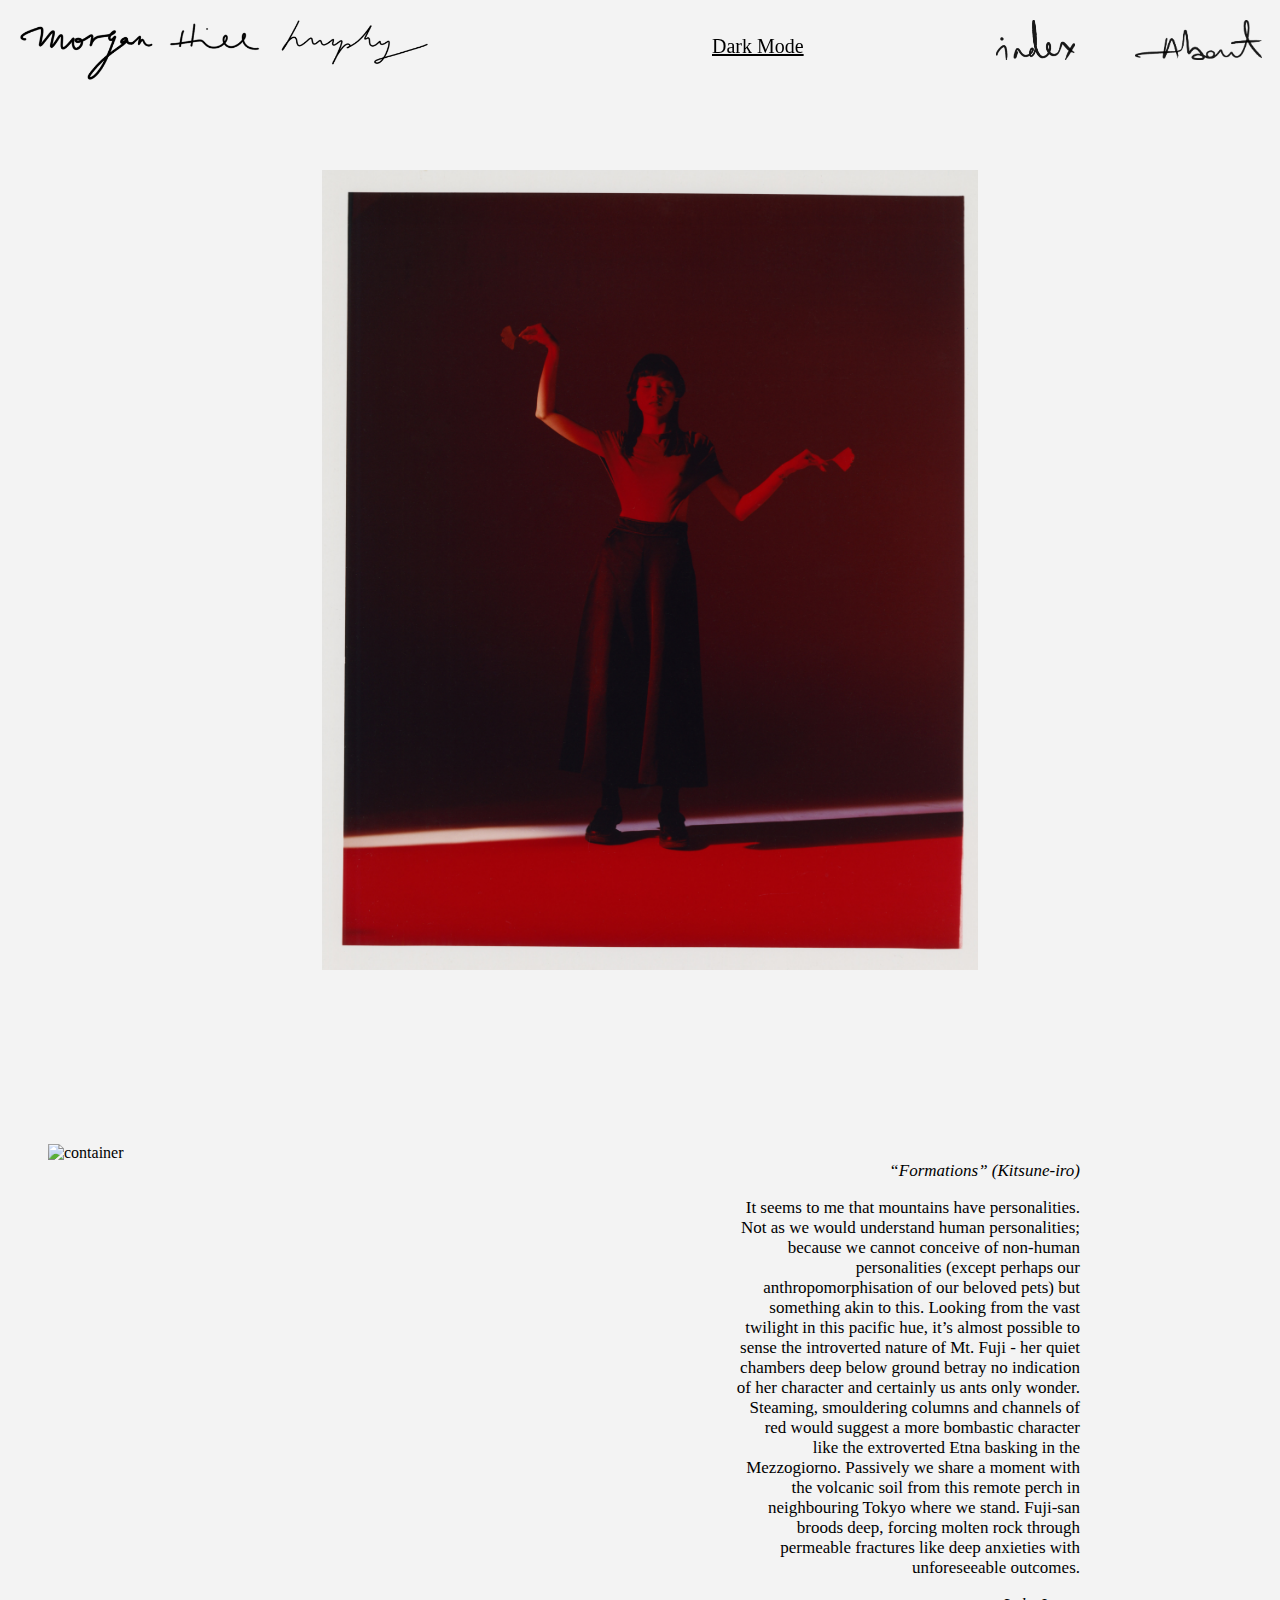
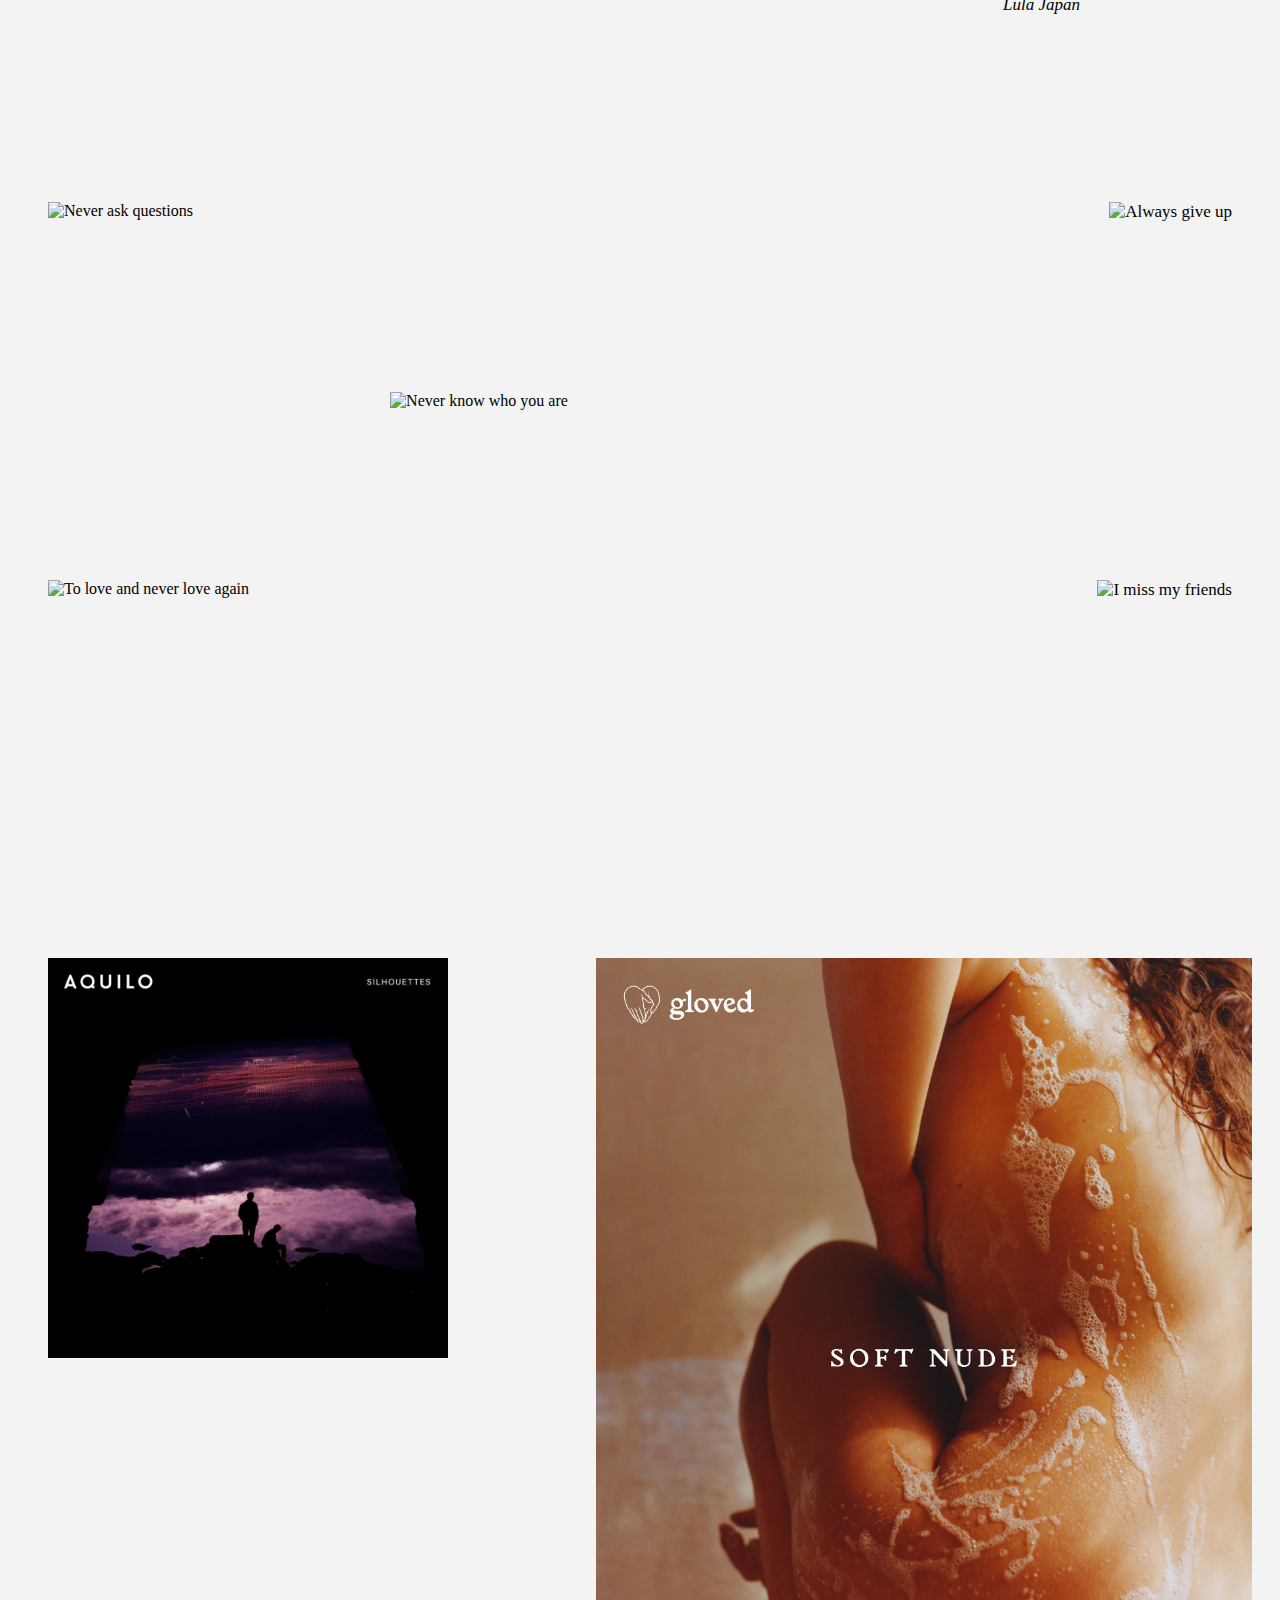
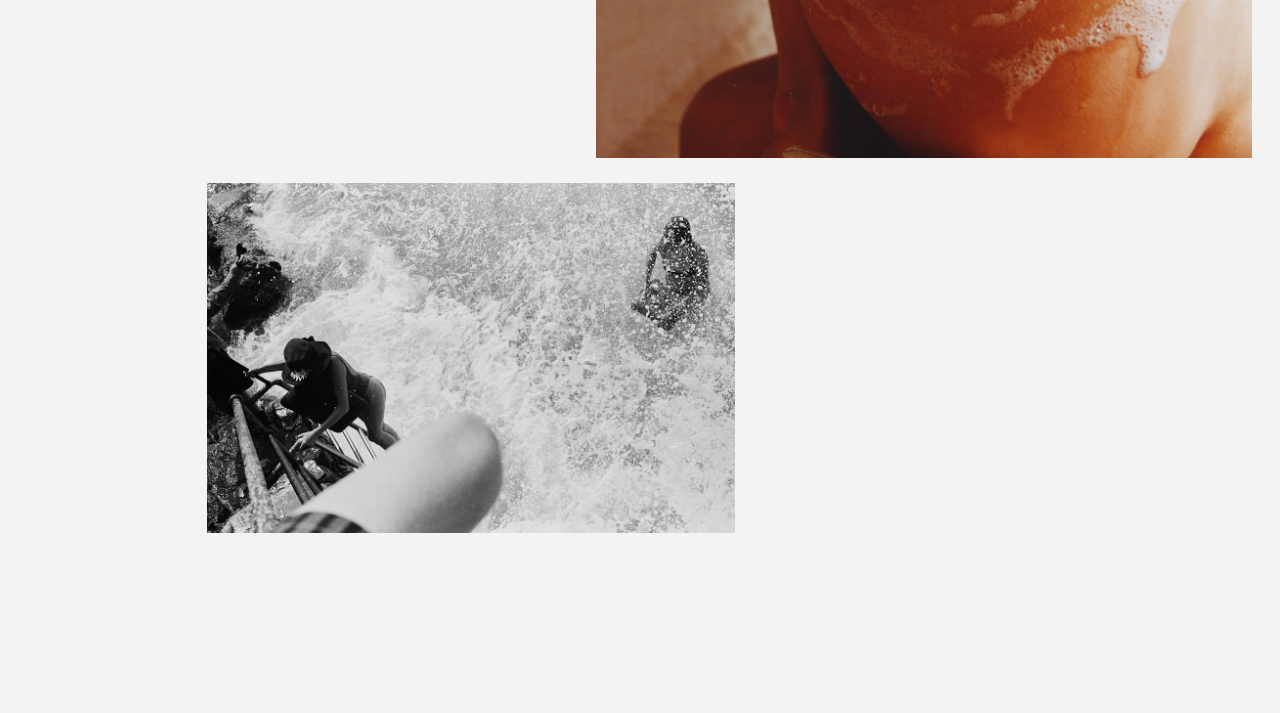
==== index.html @ bc78591b "Update index.html" ====
<!DOCTYPE html>
<html lang="en">
<head>
    <meta charset="UTF-8">
    <meta name="viewport" content="width=device-width, initial-scale=1.0">
    <title>Morgan Hill Murphy</title>
    <link rel="stylesheet" href="Homepage.css">
    
</head>
<body style="
    background-color: rgb(243, 243, 243);">

<div class="outer-container">
<div class="top-bar">
        <div class="logo-box">
            <img class="logo-black" src="Images/MHM_BLACK.png" alt="MHM_BLACK">
        </div>
    <div class="info-box">
        <div class="spacer-box">

        </div>
        <div class="mode-box">
            <a href="Homepage-dark.html">
            Dark Mode </a>
        </div>
        <div class="contact-box">
            <div class="index-box">
            <img class="index-logo" src="Images/Index.png" alt="Index">
            </div>
        <div class="about-box" >
            <img class="about-logo" src="Images/About.png" alt="About">
            </div>
        </div>

    </div>
</div>
</div>
<div class="home-content">
    
<div class="container">
    <div class="
    left-box">
<!-- <p>
        A branch is a metaphor for knowledge -->
    </p> 
</div>
    <div class="
    middle-box">
    <img class="home-image" src="Images/210325_MHM_ECONE (14).jpg" alt="big-red">
</div>
    <div class="
    right-box">
</div>

</div>
    </div>

    <div class="home-content">
    
        <div class="container">
            <div class="
            left-box">
            <img class="sml-home-image" src="Images/KAT SILVA 16.jpg" alt="container">
        </div>
            <div>

        </div>
        <div>


        </div>
            <div class="
            right-box">
        </div>
        <div class="
        right-box">
<p>
   <i>“Formations” (Kitsune-iro)</i>
 
<p></p>

It seems to me that mountains have personalities. Not as we would understand human personalities; because we cannot conceive of non-human personalities (except perhaps our anthropomorphisation of our beloved pets) but something akin to this. 
	Looking from the vast twilight in this pacific hue, it’s almost possible to sense the introverted nature of Mt. Fuji - her quiet chambers deep below ground betray no indication of her character and certainly us ants only wonder. Steaming, smouldering columns and channels of red would suggest a more bombastic character like the extroverted Etna basking in the Mezzogiorno. 
	Passively we share a moment with the volcanic soil from this remote perch in neighbouring Tokyo where we stand. Fuji-san broods deep, forcing molten rock through permeable fractures like deep anxieties with unforeseeable outcomes.
</p>
<p><i>Lula Japan</i>
</p>
        </div>
<div class="sml-right-box">
    <p></p>
</div>
</div>
<!-- It's not perfect but it's mine -->
</div>        
        </div>
            </div>

            <div class="home-content">
    
                <div class="container">
                    <div class="
                    left-box">
                    <img class="home-image" src="Images/D Section_Roll09_3.jpg" alt="Never ask questions">  
                </div>
                    <div>
 
                </div>
                <div>
                </div>
                    <div class="
                    right-box">
                </div>
                <div class="
                right-box">
                <img class="sml-home-image" src="Images/210325_MHM_ECONE (5).jpg" alt="Always give up">
                </div>
                
                </div>
                    </div>

                    <div class="home-content">
    
                        <div class="container">
                            <div class="
                            left-box">
                        </div>
                            <div>
                                <img class="home-image" src="Images/230113_DWF_SS23 (12).jpg" alt="Never know who you are">
                        </div>
                        <div>
                        </div>
                            <div class="
                            right-box">
        
                        </div>
                        <div class="
                        right-box">
                        </div>
                        
                        </div>
                    </div>

                    <div class="home-content">
    
                        <div class="container">
                            <div class="
                            left-box">
                            <img class="home-image" src="Images/PP (8).jpg" alt="To love and never love again">
                        </div>
                            <div>
         
                        </div>
                        <div>
                        </div>
                            <div class="
                            right-box">
        
                        </div>
                        <div class="
                        right-box">
                        <img class="sml-home-image" src="Images/Screenshot-2020-08-17-at-14.32.59-1068x1068.png" alt="I miss my friends">
                        </div>
                        
                        </div>
                            </div>

<div class="home-content">
    
 <div class="container">
<div class="
left-box">
 <!-- <p>
   A branch is a metaphor for knowledge -->
  </p> 
</div>
   <div class="
   middle-box">
    <img class="home-image" src="Images/KAT SILVA 2.jpg" alt="">
  </div>
  <div class="
     right-box">
</div>

</div>

<div class="home-content">
    
    <div class="container">
        <div class="
        left-box">
        <img class="sml-home-image" src="Images/Silhouettes-Album-Review.jpg" alt="I miss my friends"> <!-- Change this image -->
    </div>
        <div>

    </div>
    <div>
    </div>
        <div class="
        right-box">

    </div>
    <div class="
    right-box">
    <img class="home-image" src="Images/Gloved_SoftNude_FILM_10_V1.jpg" alt="To love and never love again"> <!-- IMAGE NEEDED -->
    </div>
    
    </div>
        </div>

        <div class="summer-container">
            <div class="
            summer-left-box">
              <img class="summer-left-image" src="Images/SUMMER 23_09.jpg" alt="">
            </div>

              <div class="
                 iel-right-box">
                 <img class="iel-img" src="Images/MHM_IEL_ (2).jpg" alt="">
            </div>
            
            </div>

            <div class="yellow-darcey-box">
                <div class="
                left-box">
                </div>
                   <div class="
                   middle-box">
                   <img class="darcey-yellow-image" src="Images/MHM_OCT_Darcey (8).jpg" alt="">
                  </div>
                  <div class="
                     right-box">
                </div>
                
                </div>            

</body>
</html>
---- Homepage.css ----
.top-bar {
    display: flex;
    flex-direction: row;
    position: fixed;
    top: 0;
    right: 0;
    left: 0;
    margin-top: 20px;
    margin-left: 20px;
    z-index: 100;
}

a:link {
    color: black;
    font-style: normal;
}

a:hover {
    color: rgb(120, 0, 0);
}

a:visited {
    color: rgb(120  , 0, 0);
}

body {
    padding-left: 40px;
    padding-right: 20px;
    background-image: url();
    padding-bottom: 50px;
}

.logo-black {
    height: 60px;
}
.main-img {
    width: 500px;
}

.car-neon {
    height: 20px;
}

.mode-box {
    flex: 1;
    min-width: 100px;
    font-family: Cambria, Cochin, Georgia, Times, 'Times New Roman', serif;
    margin-top: 15px;
    font-size: 20px;
}

.mode-box-dark {
    flex: 1;
    min-width: 100px;
    font-family: Cambria, Cochin, Georgia, Times, 'Times New Roman', serif;
    margin-top: 15px;
    font-size: 20px;
    color: white;
}

.spacer-box {
    flex: 1;
}

.info-box {
    display: flex;
    flex: 2;
    justify-content: space-between;
    min-width: 200px;
}

.contact-box {
    display: flex;
    flex: 1;
    min-width: 100px;
}
.about-logo {
    height: 40px;
}

.index-logo {
    height: 40px;
}

.index-box {
    flex: 1;
}

.about-box {
    flex: 1;
    margin-left: 60px;
    margin-right: 20px;
}

.container {
    display: flex;
    flex-direction: row;
   justify-content: space-between;
   padding-top: 20px;
   left: 0;
   right: 0;
}

.left-box {
    flex: 1
}

.middle-box {
    flex: 1

}

.right-box {
    flex: 2;
    text-align: right;
    font-size: 17px;
}

.white-text {
    flex: 2;
    text-align: right;
    font-size: 17px;
    color: white;
}

.sml-right-box {
    flex: 0.5;
}

.home-content {
    margin-top: 74px;
}

.home-image {
    height: 800px;
}

.sml-home-image {
    height: 400px;
    margin-right: 20px;
}

.sml-uppers-image {
    height: 400px;
    margin-right: 50px;
}

.uppers-box {
    display: flex;
    justify-content: center;
    align-items: center;
}

p {
    font-family: roboto, ariel
}

.box-container {
    z-index: 10;
}

.bg-img {
    width: 100%;
    z-index: 1;
}

.container {
            display: flex;
            flex-direction: row;
           justify-content: space-between;
           padding-top: 20px;
           left: 0;
           right: 0;
        }

        .left-box {
            flex: 1;

        }

        .middle-box {
            flex: 1

        }

        .right-box {
            flex: 1;
        }

        .home-content {
            margin-top: 150px;
        }

.summer-container {
    display: flex;
    flex-direction: row;
   justify-content: space-around;
   padding-top: 20px;
   left: 0;
   right: 0;
}
.summer-left-image {
    flex: 1;
    height: 350px;
}

.summer-left-box {
    margin-right: 40px;

}

.iel-right-box {
    margin-top: 100px;
}

.iel-img {
    height: 450px;
}

.yellow-darcey-box {
    margin-top: 100px;
    display: flex;
    flex-direction: row;
    justify-content: space-around;
}

.darcey-yellow-image {
    height: 750px;
}
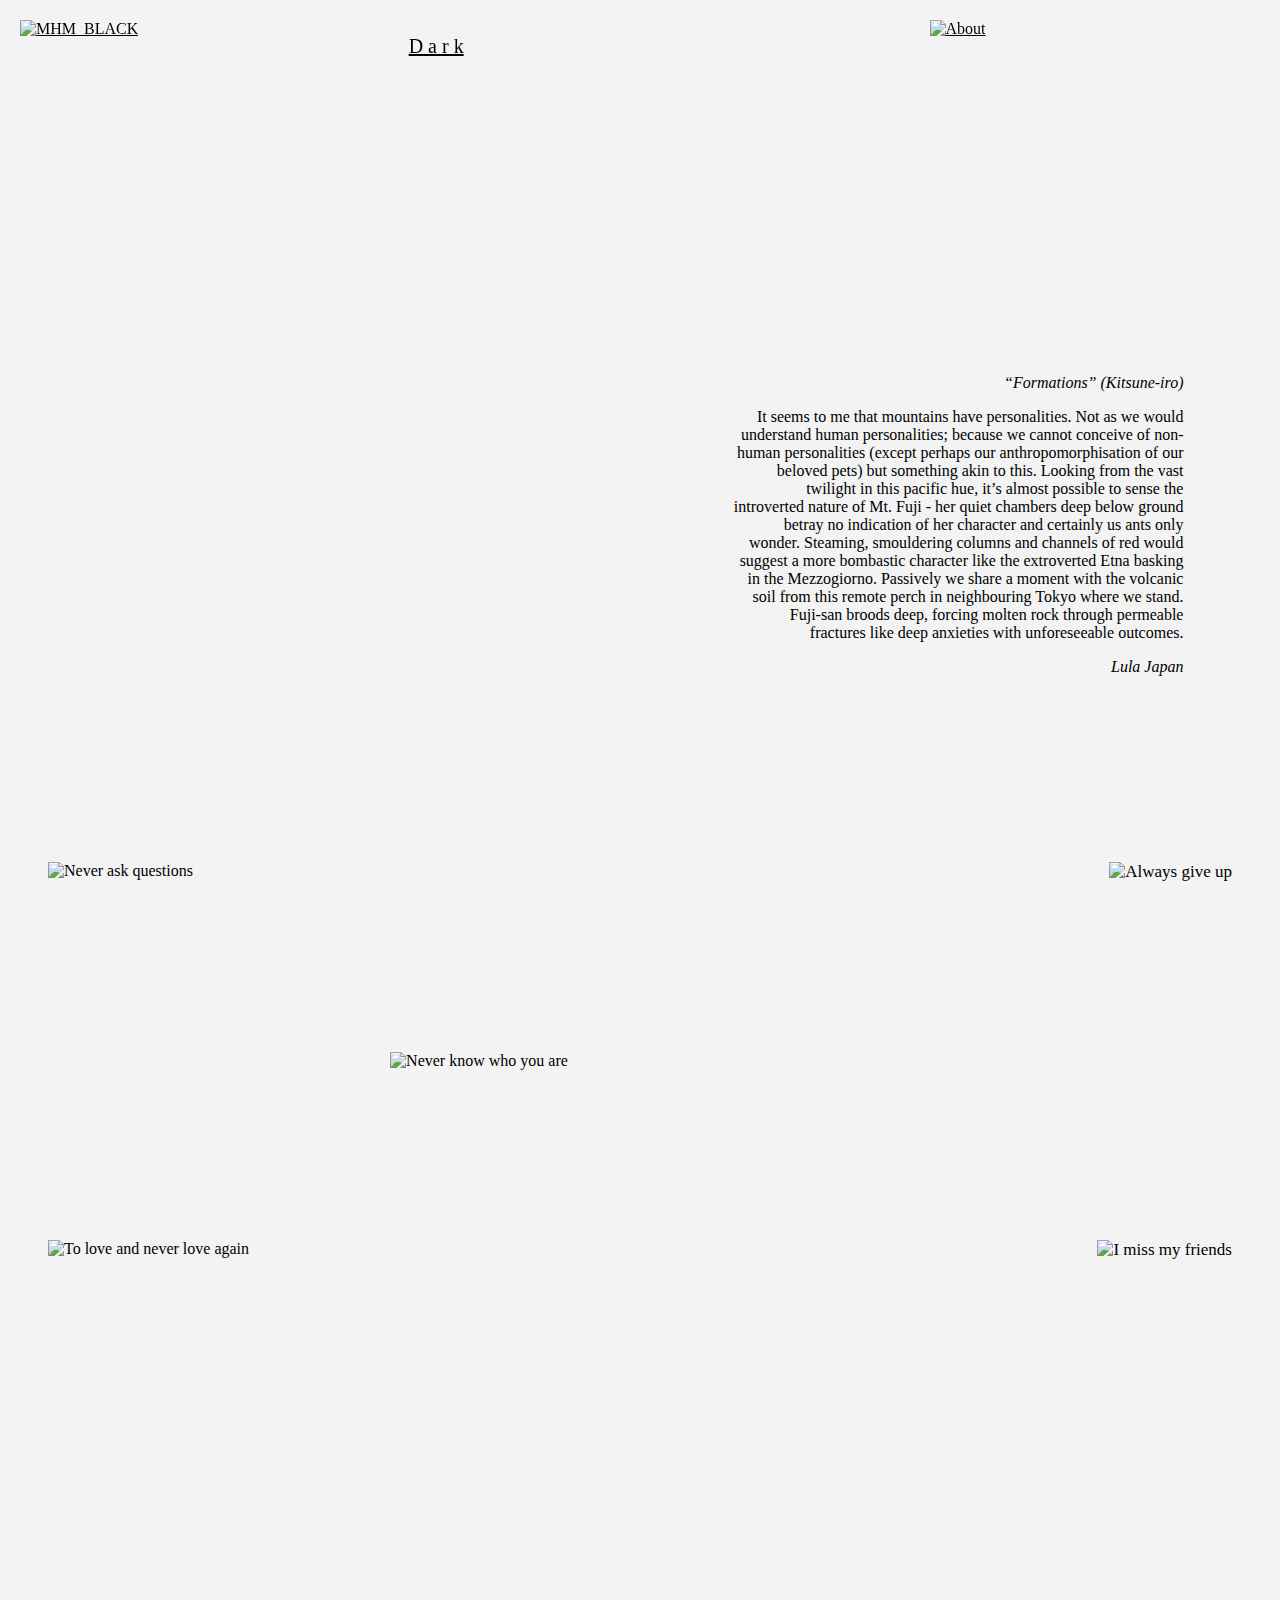
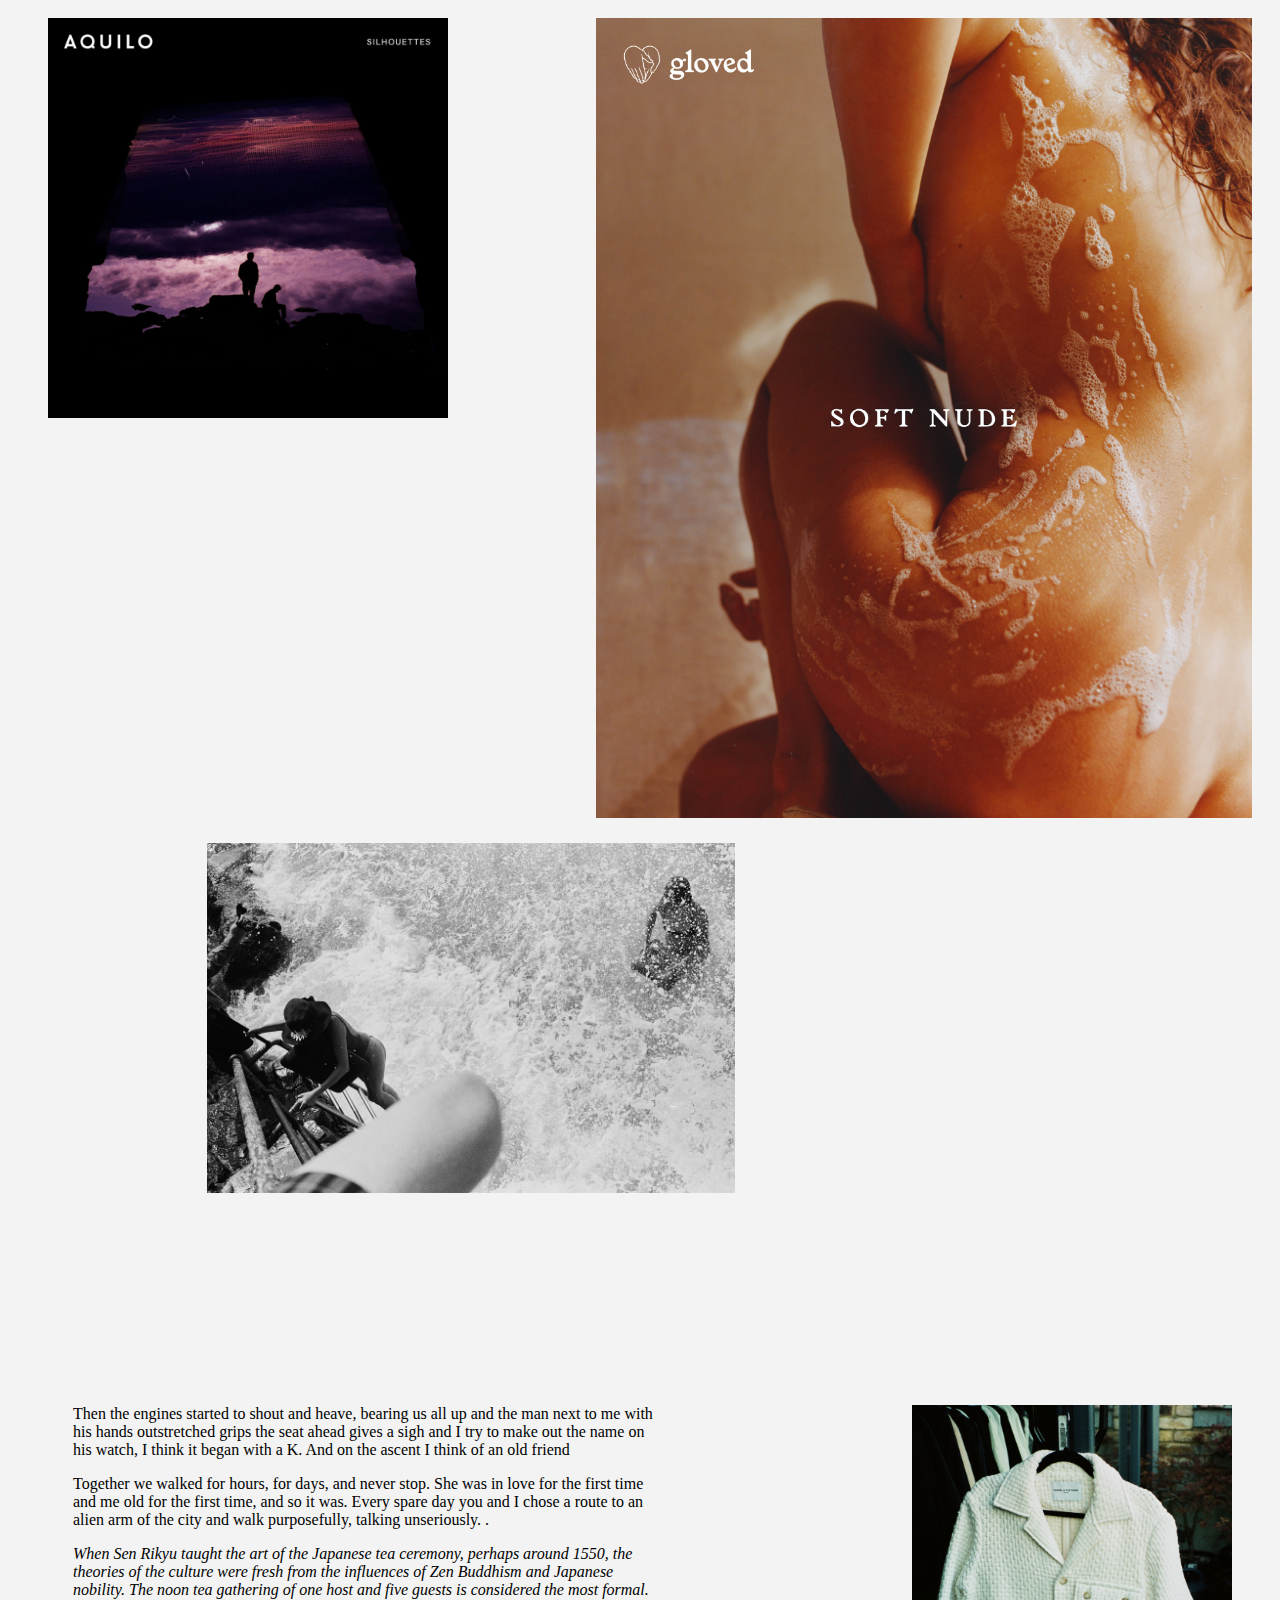
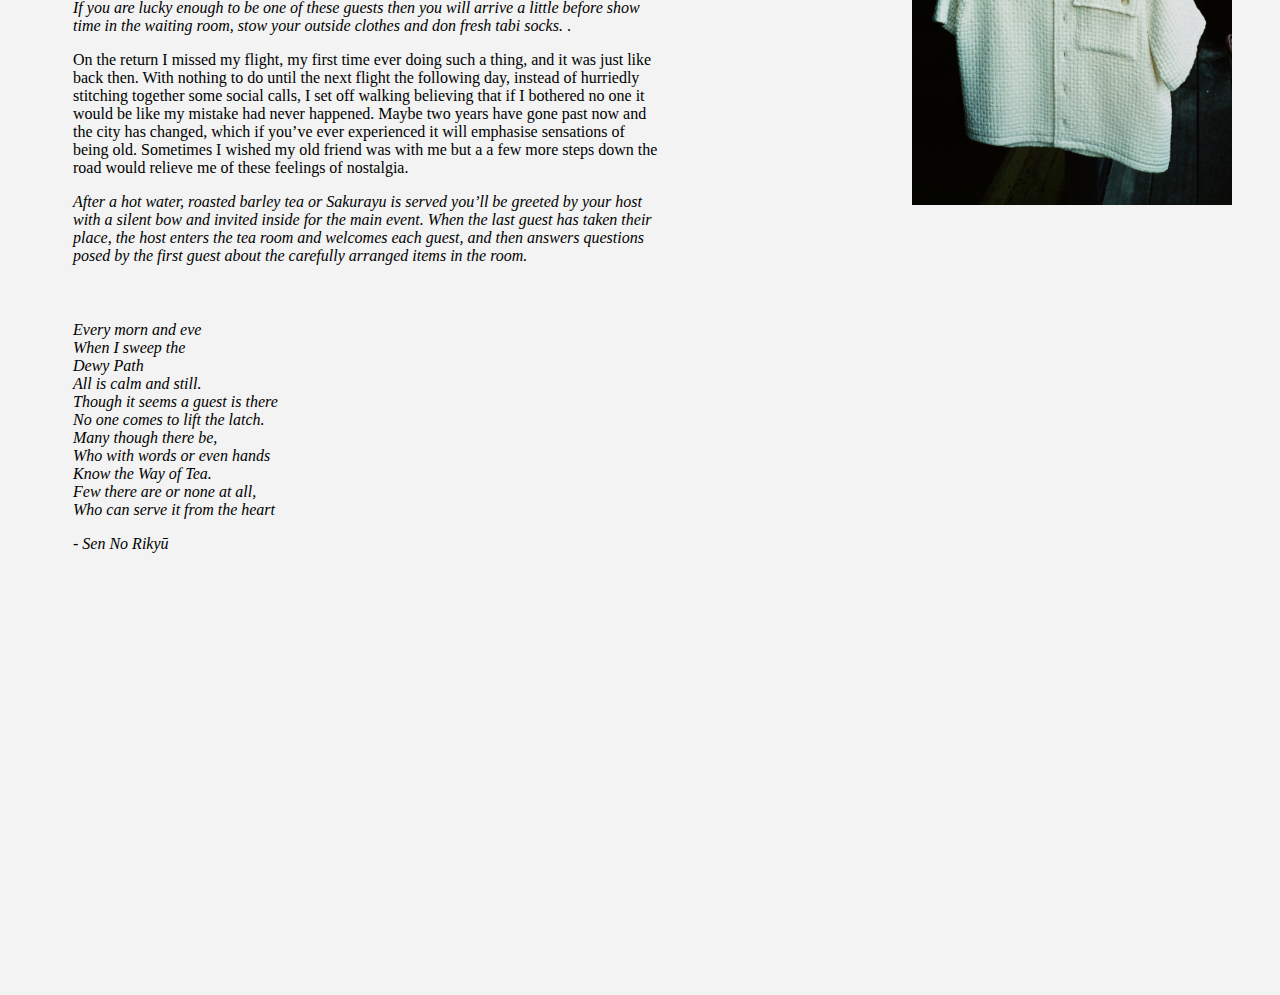
==== commit 0c6cbc1b: "Update index.html" ====
--- a/index.html
+++ b/index.html
@@ -13,7 +13,8 @@
 <div class="outer-container">
 <div class="top-bar">
         <div class="logo-box">
-            <img class="logo-black" src="Images/MHM_BLACK.png" alt="MHM_BLACK">
+            <a href="Homepage.html"><img class="logo-black" src="images/MHM_BLACK.png" alt="MHM_BLACK"></a>
+            
         </div>
     <div class="info-box">
         <div class="spacer-box">
@@ -21,23 +22,24 @@
         </div>
         <div class="mode-box">
             <a href="Homepage-dark.html">
-            Dark Mode </a>
+            D a r k</a>
         </div>
         <div class="contact-box">
-            <div class="index-box">
-            <img class="index-logo" src="Images/Index.png" alt="Index">
-            </div>
-        <div class="about-box" >
-            <img class="about-logo" src="Images/About.png" alt="About">
-            </div>
-        </div>
-
-    </div>
-</div>
-</div>
-<div class="home-content">
-    
-<div class="container">
+<!--             <div class="index-box">
+            <img class="index-logo" src="images/Index.png" alt="Index"> -->
+            </div>
+        <div class="about-box">
+            <a href="About.html"><img class="about-logo" src="images/About.png" alt="About"></a>
+
+            </div>
+        </div>
+
+    </div>
+</div>
+</div>
+<div class="home-content">
+    
+    <div class="container">
     <div class="
     left-box">
 <!-- <p>
@@ -46,21 +48,21 @@
 </div>
     <div class="
     middle-box">
-    <img class="home-image" src="Images/210325_MHM_ECONE (14).jpg" alt="big-red">
+    <img class="home-image" src="images/210325_MHM_ECONE (14).jpg" alt="">
 </div>
     <div class="
     right-box">
 </div>
 
-</div>
-    </div>
+    </div>
+</div>
 
     <div class="home-content">
     
         <div class="container">
             <div class="
             left-box">
-            <img class="sml-home-image" src="Images/KAT SILVA 16.jpg" alt="container">
+            <img class="sml-home-image" src="images/KAT SILVA 16.jpg" alt="">
         </div>
             <div>
 
@@ -73,7 +75,7 @@
             right-box">
         </div>
         <div class="
-        right-box">
+        lula-right-box">
 <p>
    <i>“Formations” (Kitsune-iro)</i>
  
@@ -92,40 +94,61 @@
 </div>
 <!-- It's not perfect but it's mine -->
 </div>        
-        </div>
-            </div>
-
-            <div class="home-content">
-    
-                <div class="container">
-                    <div class="
-                    left-box">
-                    <img class="home-image" src="Images/D Section_Roll09_3.jpg" alt="Never ask questions">  
+
+<div class="home-content">
+    
+    <div class="container">
+        <div class="
+        left-box">
+            <img class="home-image" src="images/D Section_Roll09_3.jpg" alt="Never ask questions">  
                 </div>
                     <div>
  
                 </div>
-                <div>
-                </div>
-                    <div class="
-                    right-box">
-                </div>
-                <div class="
-                right-box">
-                <img class="sml-home-image" src="Images/210325_MHM_ECONE (5).jpg" alt="Always give up">
-                </div>
+        <div>
+            </div>
+        <div class="
+        right-box">
+                </div>
+        <div class="
+            right-box">
+        <img class="sml-home-image" src="images/210325_MHM_ECONE (5).jpg" alt="Always give up">
+            </div>
                 
-                </div>
-                    </div>
+    </div>
+</div>
+
+<div class="home-content">
+    
+    <div class="container">
+        <div class="
+            left-box">
+        </div>
+    <div>
+        <img class="home-image" src="images/230113_DWF_SS23 (12).jpg" alt="Never know who you are">
+    </div>
+        <div>
+        </div>
+    <div class="
+        right-box">
+        
+    </div>
+    <div class="
+        right-box">
+    </div>
+                        
+    </div>
+</div>
 
                     <div class="home-content">
     
                         <div class="container">
                             <div class="
                             left-box">
+                            <img class="home-image" src="images/PP (8).jpg" alt="To love and never love again">
                         </div>
                             <div>
-                                <img class="home-image" src="Images/230113_DWF_SS23 (12).jpg" alt="Never know who you are">
+         
                         </div>
                         <div>
                         </div>
@@ -135,30 +158,7 @@
                         </div>
                         <div class="
                         right-box">
-                        </div>
-                        
-                        </div>
-                    </div>
-
-                    <div class="home-content">
-    
-                        <div class="container">
-                            <div class="
-                            left-box">
-                            <img class="home-image" src="Images/PP (8).jpg" alt="To love and never love again">
-                        </div>
-                            <div>
-         
-                        </div>
-                        <div>
-                        </div>
-                            <div class="
-                            right-box">
-        
-                        </div>
-                        <div class="
-                        right-box">
-                        <img class="sml-home-image" src="Images/Screenshot-2020-08-17-at-14.32.59-1068x1068.png" alt="I miss my friends">
+                        <img class="sml-home-image" src="images/Screenshot-2020-08-17-at-14.32.59-1068x1068.png" alt="I miss my friends">
                         </div>
                         
                         </div>
@@ -175,7 +175,7 @@
 </div>
    <div class="
    middle-box">
-    <img class="home-image" src="Images/KAT SILVA 2.jpg" alt="">
+    <img class="home-image" src="images/KAT SILVA 2.jpg" alt="">
   </div>
   <div class="
      right-box">
@@ -233,6 +233,132 @@
                 </div>
                 
                 </div>            
-
+<p></p>
+
+<div class="tea-container">
+    <div class="
+        left-box"> 
+        Then the engines started to shout and heave, bearing us all up and the man next to me with his hands outstretched grips the seat ahead gives a sigh and I try to make out the name on his watch, I think it began with a K.
+        And on the ascent I think of an old friend
+        <p></p>
+        Together we walked for hours, for days, and never stop.
+        She was in love for the first time and me old for the first time, and so it was. Every spare day you and I chose a route to an alien arm of the city and walk purposefully, talking unseriously.
+        .
+        <p></p>
+        <i>When Sen Rikyu taught the art of the Japanese tea ceremony, perhaps around 1550, the theories of the culture were fresh from the influences of Zen Buddhism and Japanese nobility. 
+                The noon tea gathering of one host and five guests is considered the most formal. If you are lucky enough to be one of these guests then you will arrive a little before show time in the waiting room, stow your outside clothes and don fresh tabi socks.</i>
+        .
+        <p></p>
+        On the return I missed my flight, my first time ever doing such a thing, and it was just like back then. With nothing to do until the next flight the following day, instead of hurriedly stitching together some social calls, I set off walking believing that if I bothered no one it would be like my mistake had never happened. 
+              Maybe two years have gone past now and the city has changed, which if you’ve ever experienced it will emphasise sensations of being old. Sometimes I wished my old friend was with me but a a few more steps down the road would relieve me of these feelings of nostalgia. 
+        
+        <p></p>
+              <i>After a hot water, roasted barley tea or Sakurayu is served you’ll be greeted by your host with a silent bow and invited inside for the main event. When the last guest has taken their place, the host enters the tea room and welcomes each guest, and then answers questions posed by the first guest about the carefully arranged items in the room.</i>
+       
+       <div class="quote-container">
+        <div class="quote-div-left">              <p></p>
+            <i>Every morn and eve
+            <br>When I sweep the 
+            <br>Dewy Path
+            <br>All is calm and still.
+            <br>Though it seems a guest is there
+            <br>No one comes to lift the latch.
+             
+            <br>Many though there be,
+            <br>Who with words or even hands
+            <br>Know the Way of Tea.
+            <br>Few there are or none at all,
+            <br>Who can serve it from the heart
+            <p></p>
+            - Sen No Rikyū</i></div>
+        <div class="quote-div-right"></div>
+       </div>
+
+    </div>             
+
+
+
+    <div class="
+        right-box">
+        <img class="sml-home-image" src="Images/000000010029.jpg" alt="">
+    </div>
+                    
+</div>
+
+<div class="container">
+    <div class="
+        pei-left-box"> 
+        <p></p>
+        <img class="home-image" src="images/210325_MHM_ECONE (9).jpg" alt="">
+    </div>
+                       
+    <div class="
+        middle-box">
+
+    </div>
+    <div class="
+        right-box">
+        <img class="sml-home-image" src="images/SUMMER 23_102.jpg" alt="">
+    </div>
+                    
+</div>
+
+<div class="container">
+    <div class="
+        left-box"> 
+
+    </div>
+                       
+    <div class="
+        middle-box">
+        <img class="home-image" src="images/MHM_FIORUCCI_MILAN (17).jpg" alt="">
+    </div>
+    <div class="
+        right-box">
+
+    </div>
+                    
+</div>
+
+<p></p>
+
+<div class="container">
+    <div class="
+        left-box"> 
+        <img class="home-image" src="Images/MHM_AA_Film (32).jpg" alt="">
+    </div>
+                       
+    <div class="
+        arnaldo-middle-box">
+        <img class="sml-home-image" src="Images/000000030003.jpg" alt="">
+    </div>
+    <div class="
+        arnaldo-container">
+            <div class="arnaldo-top">
+
+            </div>
+            <div class="arnaldo-bottom">
+                <img class="sml-home-image" src="images/Arnaldo-23.jpg" alt=""></div>
+
+    </div>
+                    
+</div>
+
+<div class="home-content">
+    
+    <div class="container">
+        <div class="
+        left-box">
+        </p> 
+        </div>
+    <div class="middle-box">
+    <img class="fiorucci-bottom-image" src="images/MHM_FIORUCCI_MILAN (01).jpg" alt="">
+</div>
+    <div class="
+    right-box">
+</div>
+
+    </div>
+</div>
 </body>
 </html>
--- a/Homepage.css
+++ b/Homepage.css
@@ -7,6 +7,7 @@
     left: 0;
     margin-top: 20px;
     margin-left: 20px;
+    margin-right: 100px;
     z-index: 100;
 }
 
@@ -27,7 +28,7 @@
     padding-left: 40px;
     padding-right: 20px;
     background-image: url();
-    padding-bottom: 50px;
+    padding-bottom: 100px;
 }
 
 .logo-black {
@@ -45,14 +46,16 @@
     flex: 1;
     min-width: 100px;
     font-family: Cambria, Cochin, Georgia, Times, 'Times New Roman', serif;
+    margin-left: 40px;
     margin-top: 15px;
     font-size: 20px;
 }
 
-.mode-box-dark {
+.dark-mode-box {
     flex: 1;
     min-width: 100px;
     font-family: Cambria, Cochin, Georgia, Times, 'Times New Roman', serif;
+    margin-left: 40px;
     margin-top: 15px;
     font-size: 20px;
     color: white;
@@ -105,6 +108,11 @@
     flex: 1
 }
 
+.pei-left-box {
+    flex: 1;
+padding-right: 20px;
+}
+
 .middle-box {
     flex: 1
 
@@ -114,6 +122,13 @@
     flex: 2;
     text-align: right;
     font-size: 17px;
+}
+
+.lula-right-box {
+    flex: 2;
+    text-align: right;
+    max-width: 450px;
+    min-width: 300px;
 }
 
 .white-text {
@@ -124,7 +139,7 @@
 }
 
 .sml-right-box {
-    flex: 0.5;
+    flex: 0.2;
 }
 
 .home-content {
@@ -227,3 +242,116 @@
 .darcey-yellow-image {
     height: 750px;
 }
+
+/* QUOTE */
+
+.tea-container {
+    display: flex;
+    flex-direction: row;
+   justify-content: space-between;
+   margin-top: 70px;
+   padding-top: 20px;
+   left: 0;
+   right: 0;
+   margin-left: 25px;
+}
+
+.dark-tea-container {
+    display: flex;
+    flex-direction: row;
+   justify-content: space-between;
+   margin-top: 70px;
+   padding-top: 20px;
+   left: 0;
+   right: 0;
+   margin-left: 25px;
+   color: white;
+}
+
+.quote-container {
+    display: flex;
+    margin-top: 40px;
+    font-family: didot;
+}
+
+.quote-div-left {
+    flex: 2;
+}
+
+.quote-div-right {
+    flex: 3;
+}
+
+.fiorucci-bottom-image {
+    height: 600px;
+
+}
+
+/* ABOUT PAGE SECTION */
+
+.about-page-container {
+    display: flex;
+    flex-direction: row;
+    justify-content: space-between;
+    height: 900px;
+}
+
+.about-content-container {
+    display: flex;
+    flex-direction: column;
+    justify-content: space-between;
+    justify-content: center;
+
+}
+
+.about-left-box {
+    flex: 1;
+
+}
+
+.about-right-box {
+    flex: 1;
+}
+
+.top-about-spacer {
+    flex: 2;
+    text-align: center;
+    font-family: didot
+}
+
+.mail-to-box {
+    flex: 0.2;
+    text-align: center;
+    align-items: center;
+    margin-bottom: 100px;
+}
+
+.ig-box {
+    flex: 1;
+    text-align: center;
+}
+
+.about-content {
+    flex: 1s;
+}
+
+.bottom-about-spacer {
+    flex: 1;
+}
+
+.about-content-img {
+    height: 350px;
+}
+
+.arnaldo-container {
+    display: flex;
+    flex-direction: column;
+}
+
+.arnaldo-top {
+    flex: 0.5;
+}
+
+.arnaldo-bottom {
+    flex: 1;
+}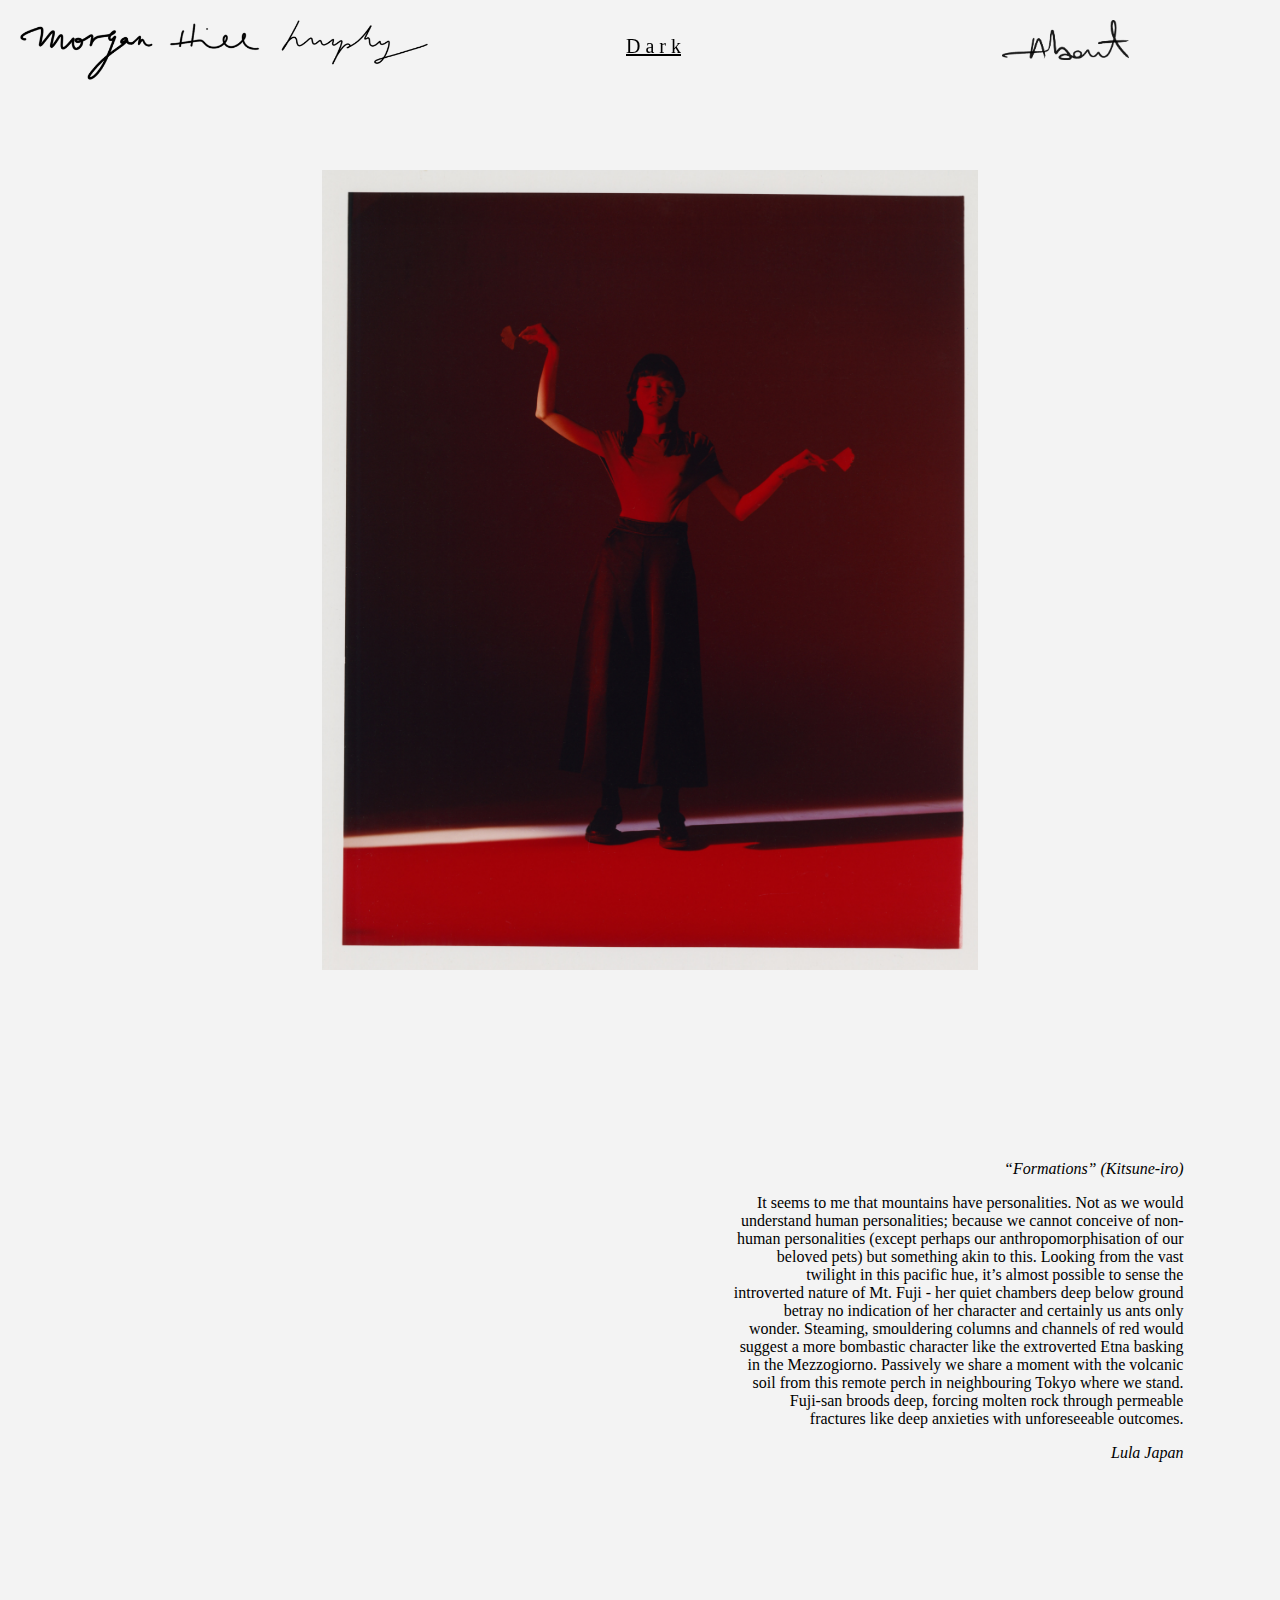
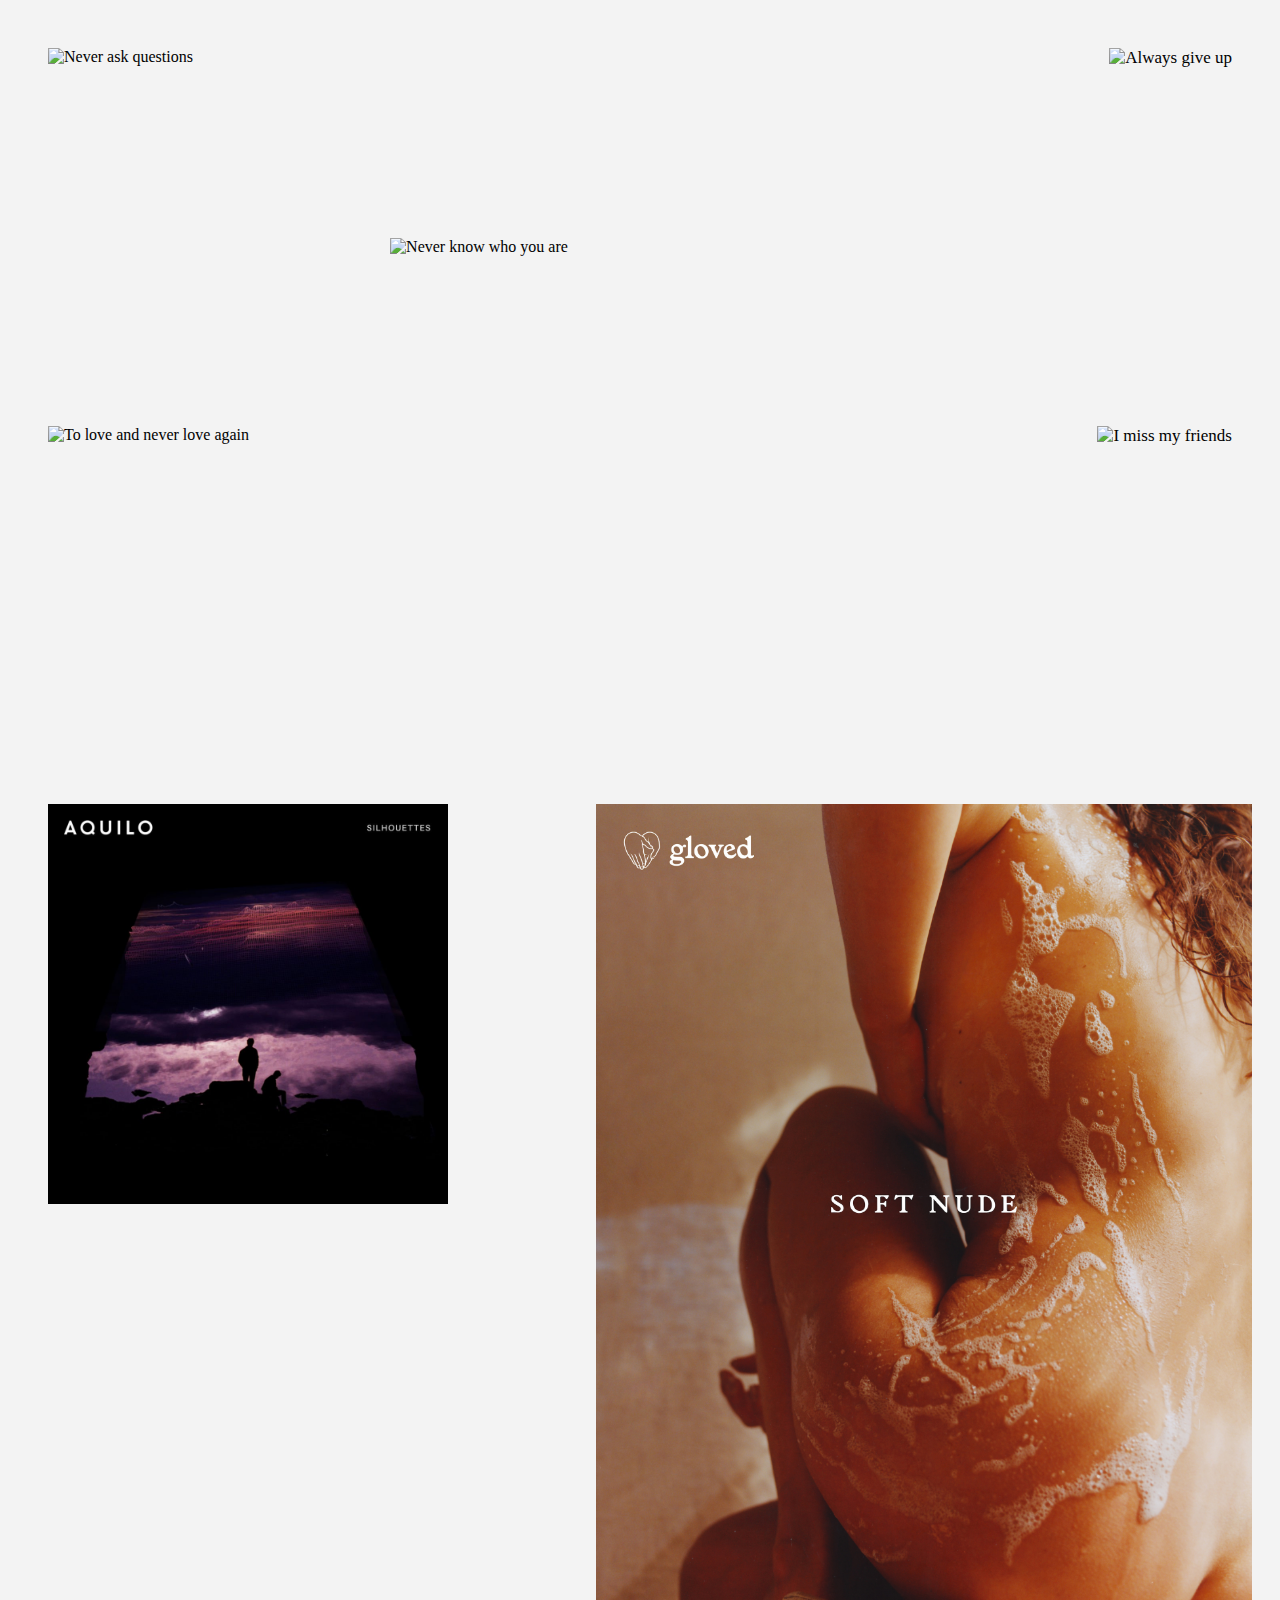
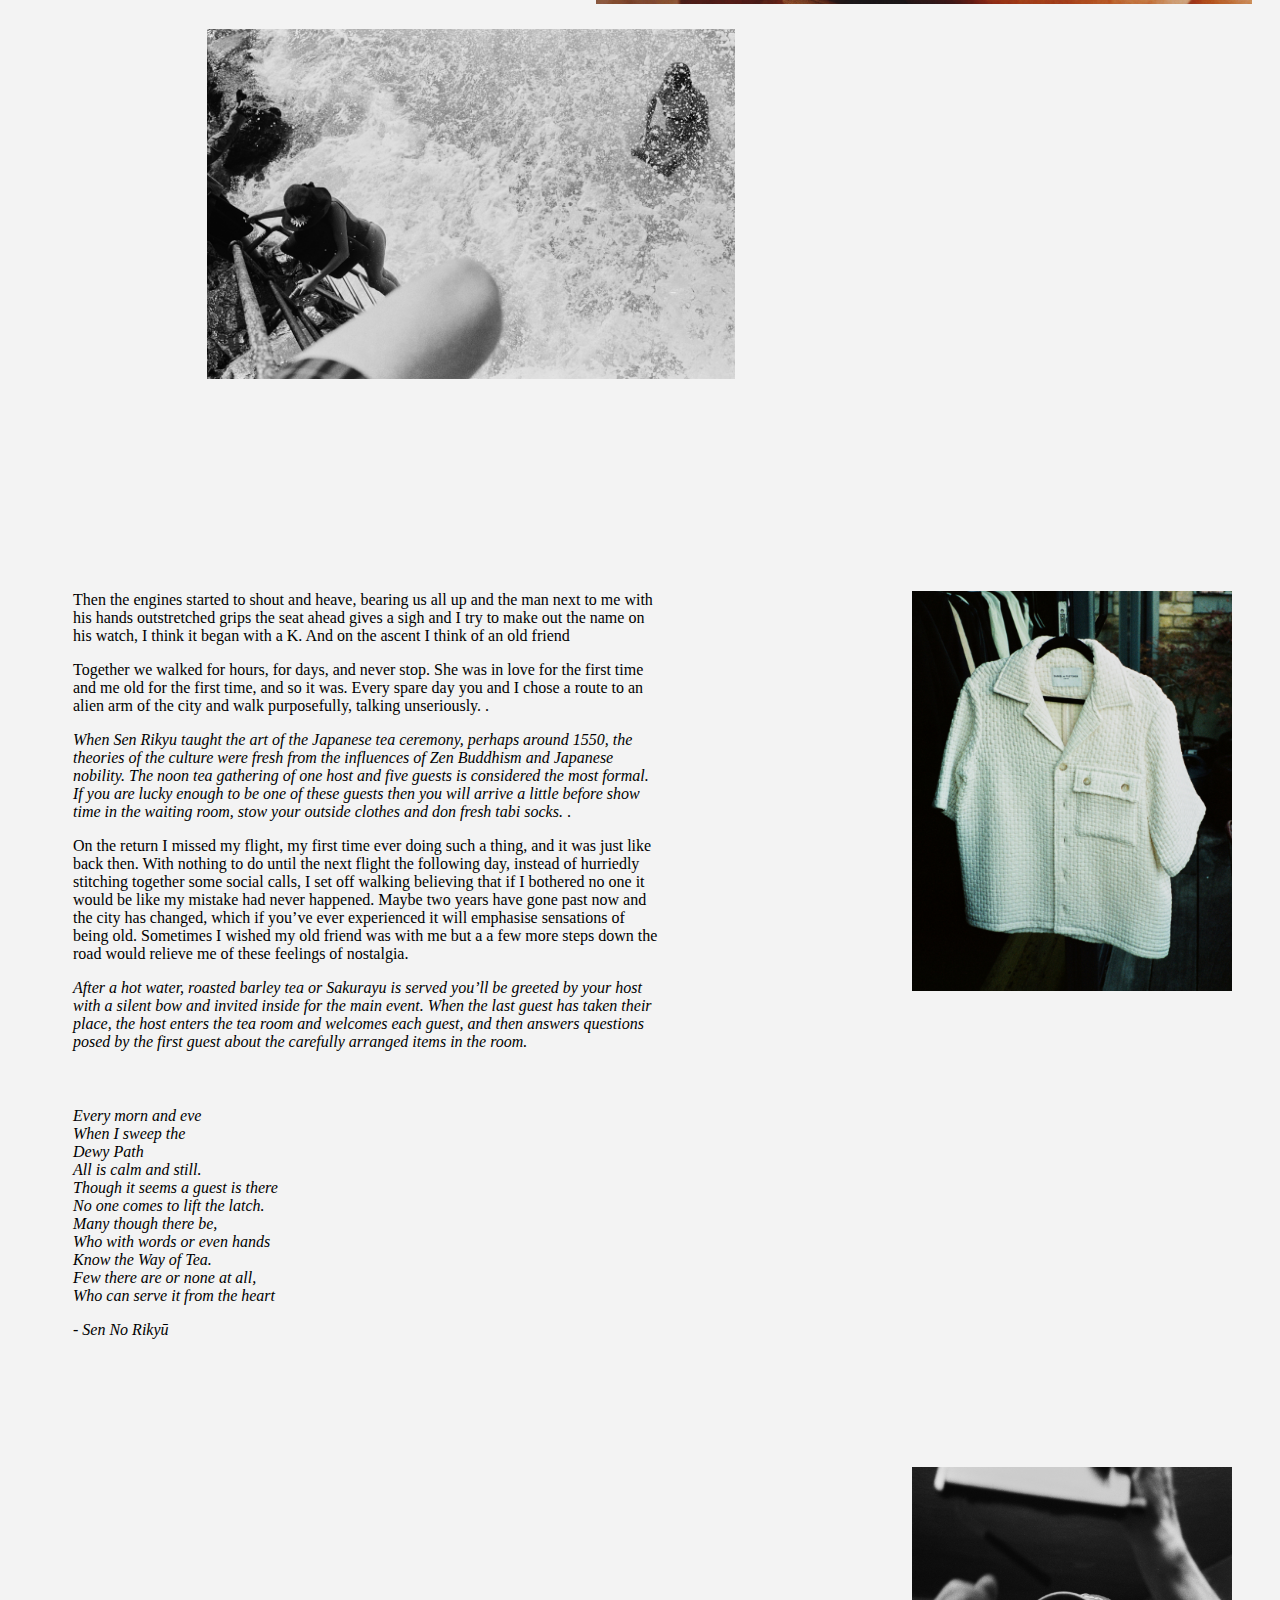
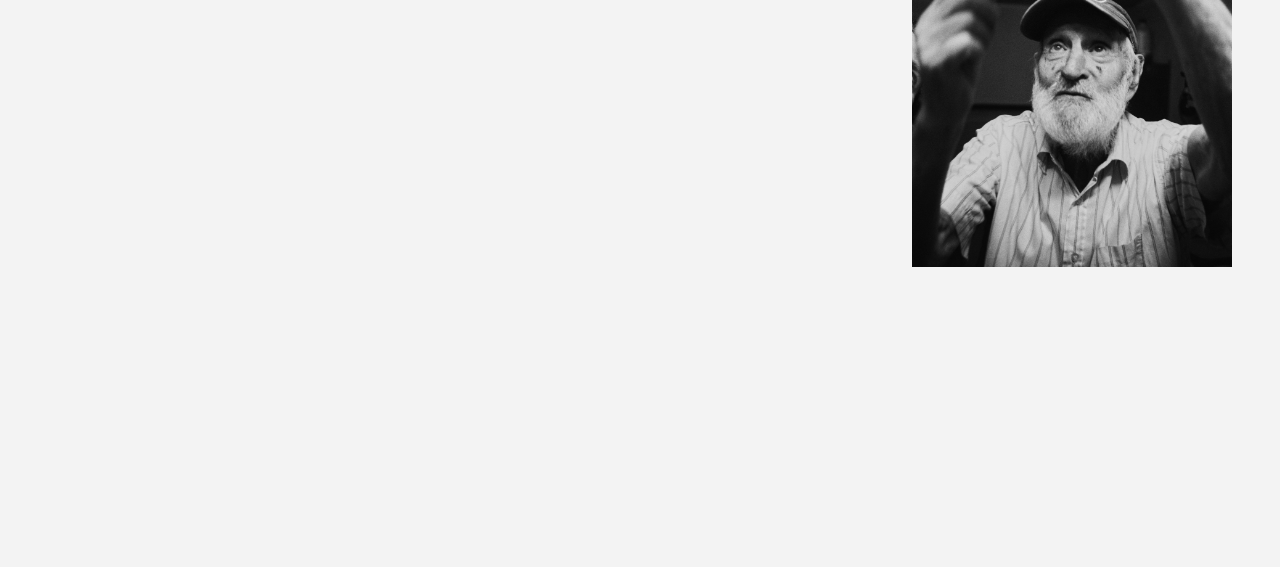
==== commit 535bc990: "Update index.html" ====
--- a/index.html
+++ b/index.html
@@ -188,7 +188,7 @@
     <div class="container">
         <div class="
         left-box">
-        <img class="sml-home-image" src="Images/Silhouettes-Album-Review.jpg" alt="I miss my friends"> <!-- Change this image -->
+        <img class="sml-home-image" src="images/Silhouettes-Album-Review.jpg" alt="I miss my friends"> <!-- Change this image -->
     </div>
         <div>
 
@@ -201,7 +201,7 @@
     </div>
     <div class="
     right-box">
-    <img class="home-image" src="Images/Gloved_SoftNude_FILM_10_V1.jpg" alt="To love and never love again"> <!-- IMAGE NEEDED -->
+    <img class="home-image" src="images/Gloved_SoftNude_FILM_10_V1.jpg" alt="To love and never love again"> <!-- IMAGE NEEDED -->
     </div>
     
     </div>
@@ -210,12 +210,12 @@
         <div class="summer-container">
             <div class="
             summer-left-box">
-              <img class="summer-left-image" src="Images/SUMMER 23_09.jpg" alt="">
+              <img class="summer-left-image" src="images/SUMMER 23_09.jpg" alt="">
             </div>
 
               <div class="
                  iel-right-box">
-                 <img class="iel-img" src="Images/MHM_IEL_ (2).jpg" alt="">
+                 <img class="iel-img" src="images/MHM_IEL_ (2).jpg" alt="">
             </div>
             
             </div>
@@ -226,7 +226,7 @@
                 </div>
                    <div class="
                    middle-box">
-                   <img class="darcey-yellow-image" src="Images/MHM_OCT_Darcey (8).jpg" alt="">
+                   <img class="darcey-yellow-image" src="images/MHM_OCT_Darcey (8).jpg" alt="">
                   </div>
                   <div class="
                      right-box">
@@ -280,7 +280,7 @@
 
     <div class="
         right-box">
-        <img class="sml-home-image" src="Images/000000010029.jpg" alt="">
+        <img class="sml-home-image" src="images/000000010029.jpg" alt="">
     </div>
                     
 </div>
@@ -325,12 +325,12 @@
 <div class="container">
     <div class="
         left-box"> 
-        <img class="home-image" src="Images/MHM_AA_Film (32).jpg" alt="">
+        <img class="home-image" src="images/MHM_AA_Film (32).jpg" alt="">
     </div>
                        
     <div class="
         arnaldo-middle-box">
-        <img class="sml-home-image" src="Images/000000030003.jpg" alt="">
+        <img class="sml-home-image" src="images/000000030003.jpg" alt="">
     </div>
     <div class="
         arnaldo-container">
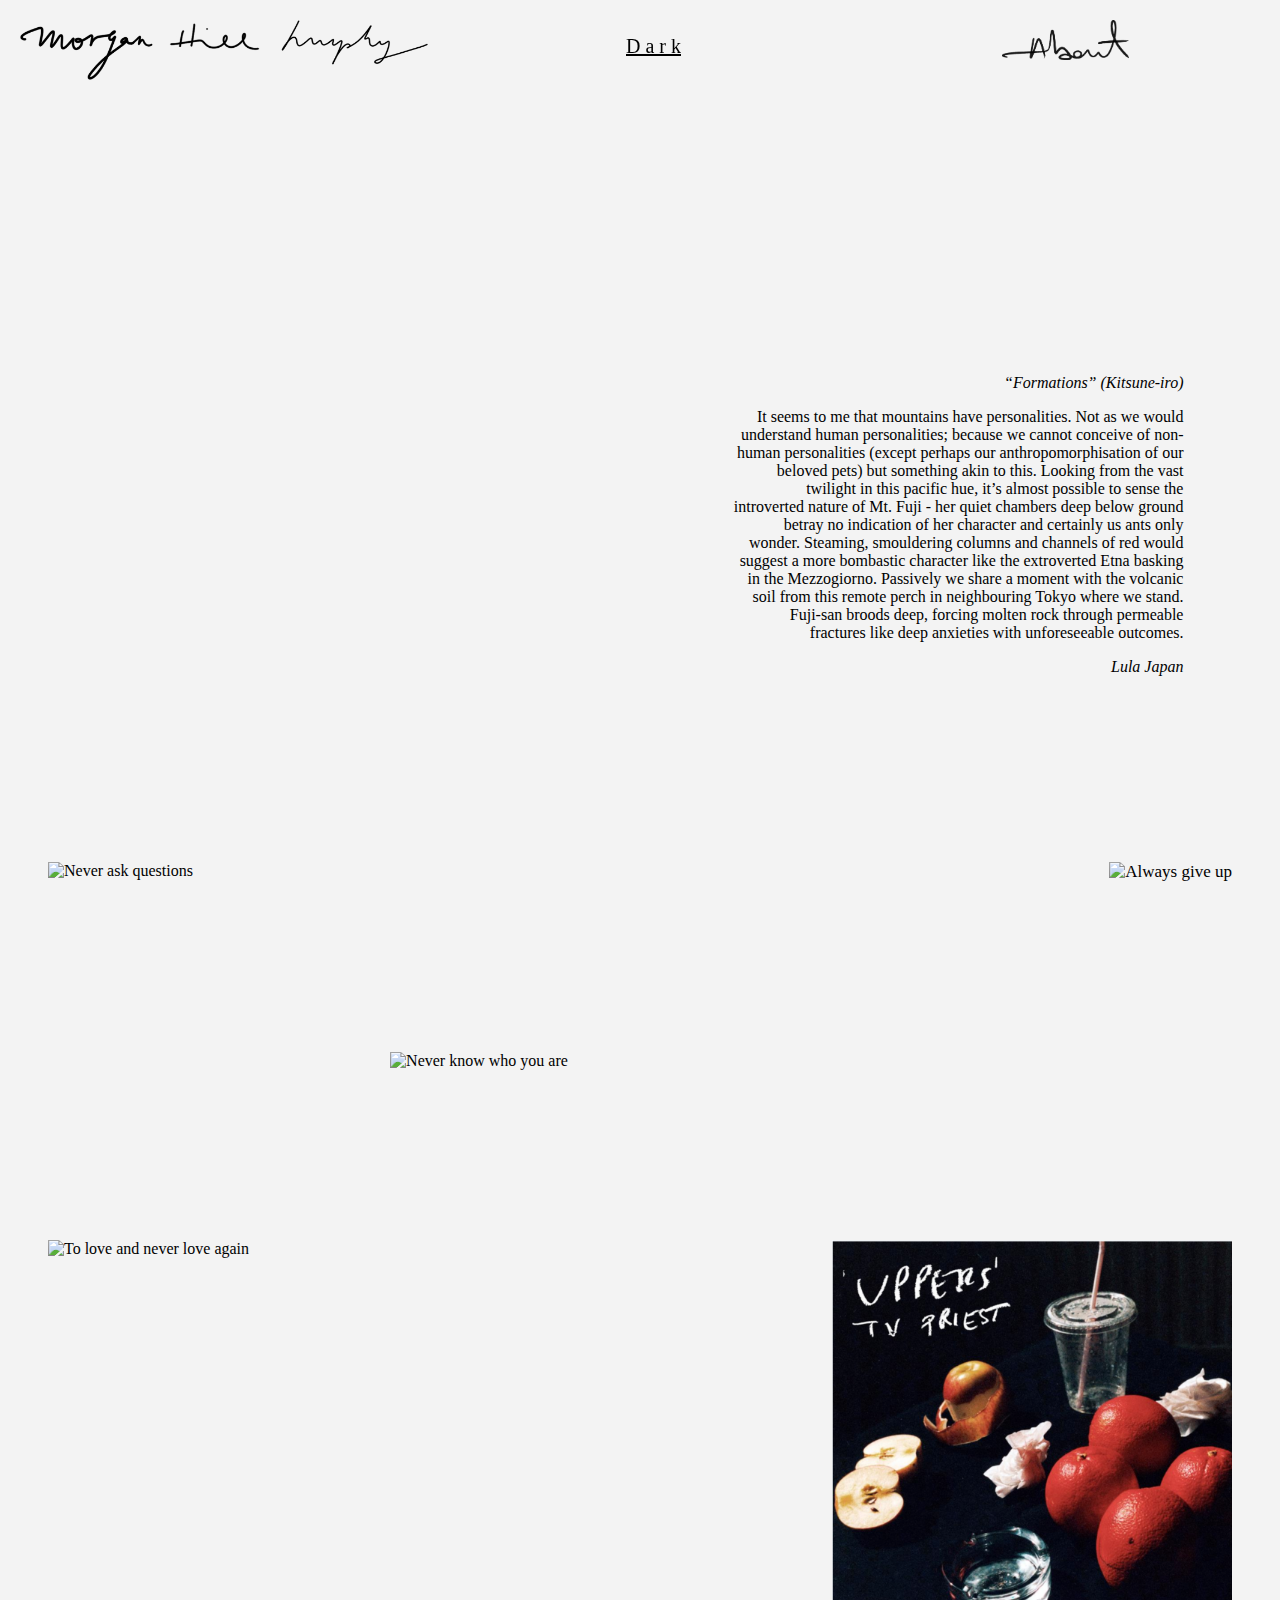
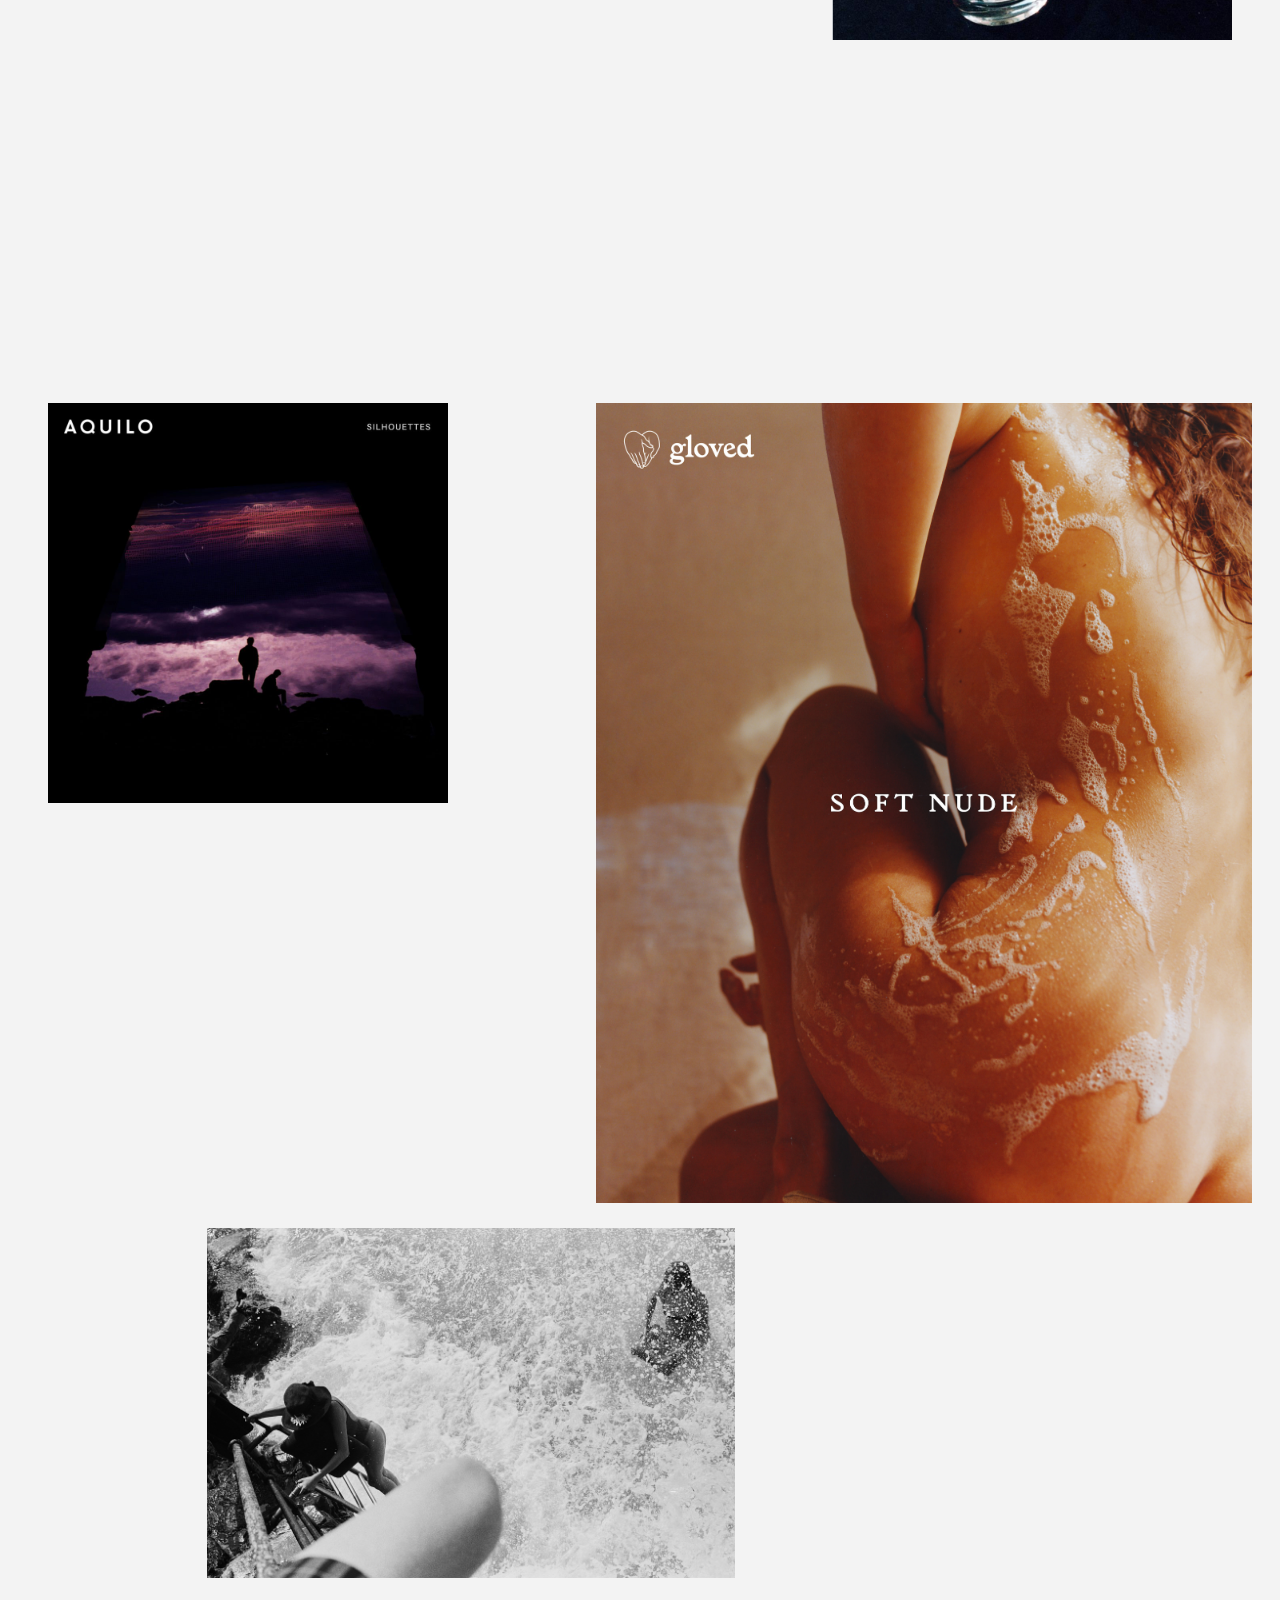
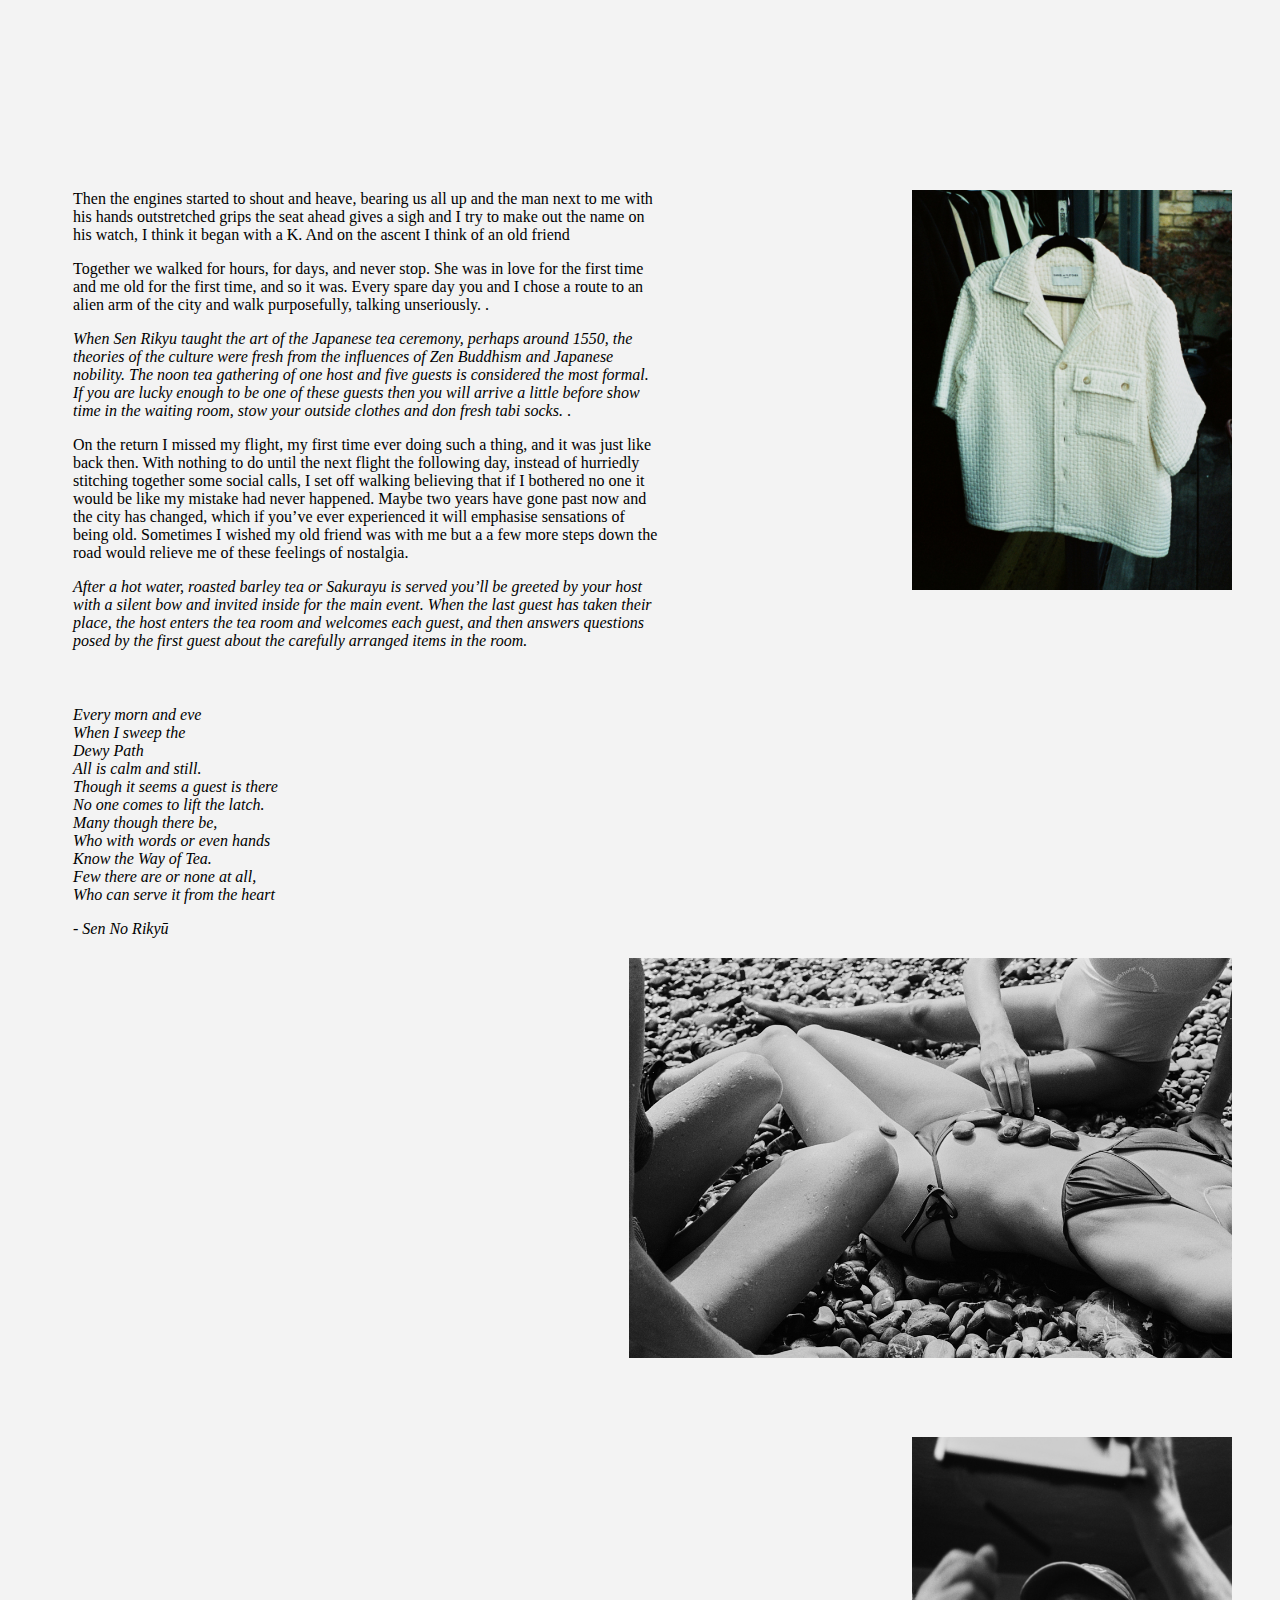
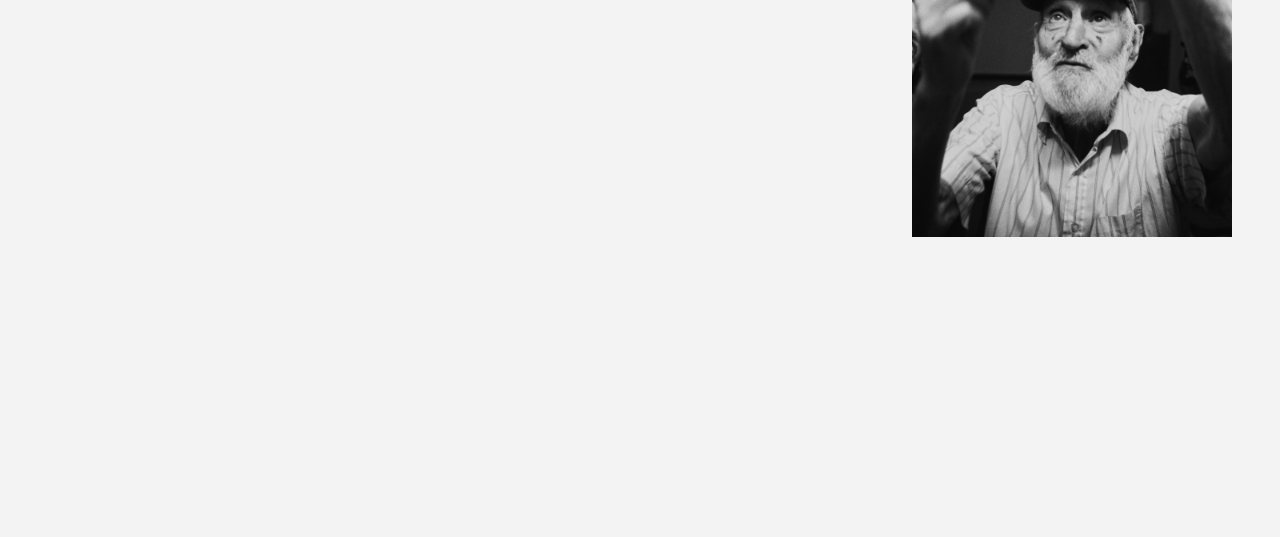
==== commit ab953f09: "Update index.html" ====
--- a/index.html
+++ b/index.html
@@ -13,7 +13,7 @@
 <div class="outer-container">
 <div class="top-bar">
         <div class="logo-box">
-            <a href="Homepage.html"><img class="logo-black" src="images/MHM_BLACK.png" alt="MHM_BLACK"></a>
+            <a href="index.html"><img class="logo-black" src="images/MHM_BLACK.png" alt="MHM_BLACK"></a>
             
         </div>
     <div class="info-box">
@@ -48,7 +48,7 @@
 </div>
     <div class="
     middle-box">
-    <img class="home-image" src="images/210325_MHM_ECONE (14).jpg" alt="">
+    <img class="home-image" src="images/2000 x 2000/PAGE 2/24_MHM_Ottilie_2.jpg" alt="">
 </div>
     <div class="
     right-box">
@@ -100,7 +100,7 @@
     <div class="container">
         <div class="
         left-box">
-            <img class="home-image" src="images/D Section_Roll09_3.jpg" alt="Never ask questions">  
+            <img class="home-image" src="images/2000 x 2000/PAGE 2/JPEG/AW22 Press Release Card Image.jpg" alt="Never ask questions">  
                 </div>
                     <div>
  
--- a/Homepage.css
+++ b/Homepage.css
@@ -329,10 +329,13 @@
 .ig-box {
     flex: 1;
     text-align: center;
+    color: black;
 }
 
 .about-content {
     flex: 1s;
+    color: black;
+    
 }
 
 .bottom-about-spacer {
@@ -354,4 +357,4 @@
 
 .arnaldo-bottom {
     flex: 1;
-}+}
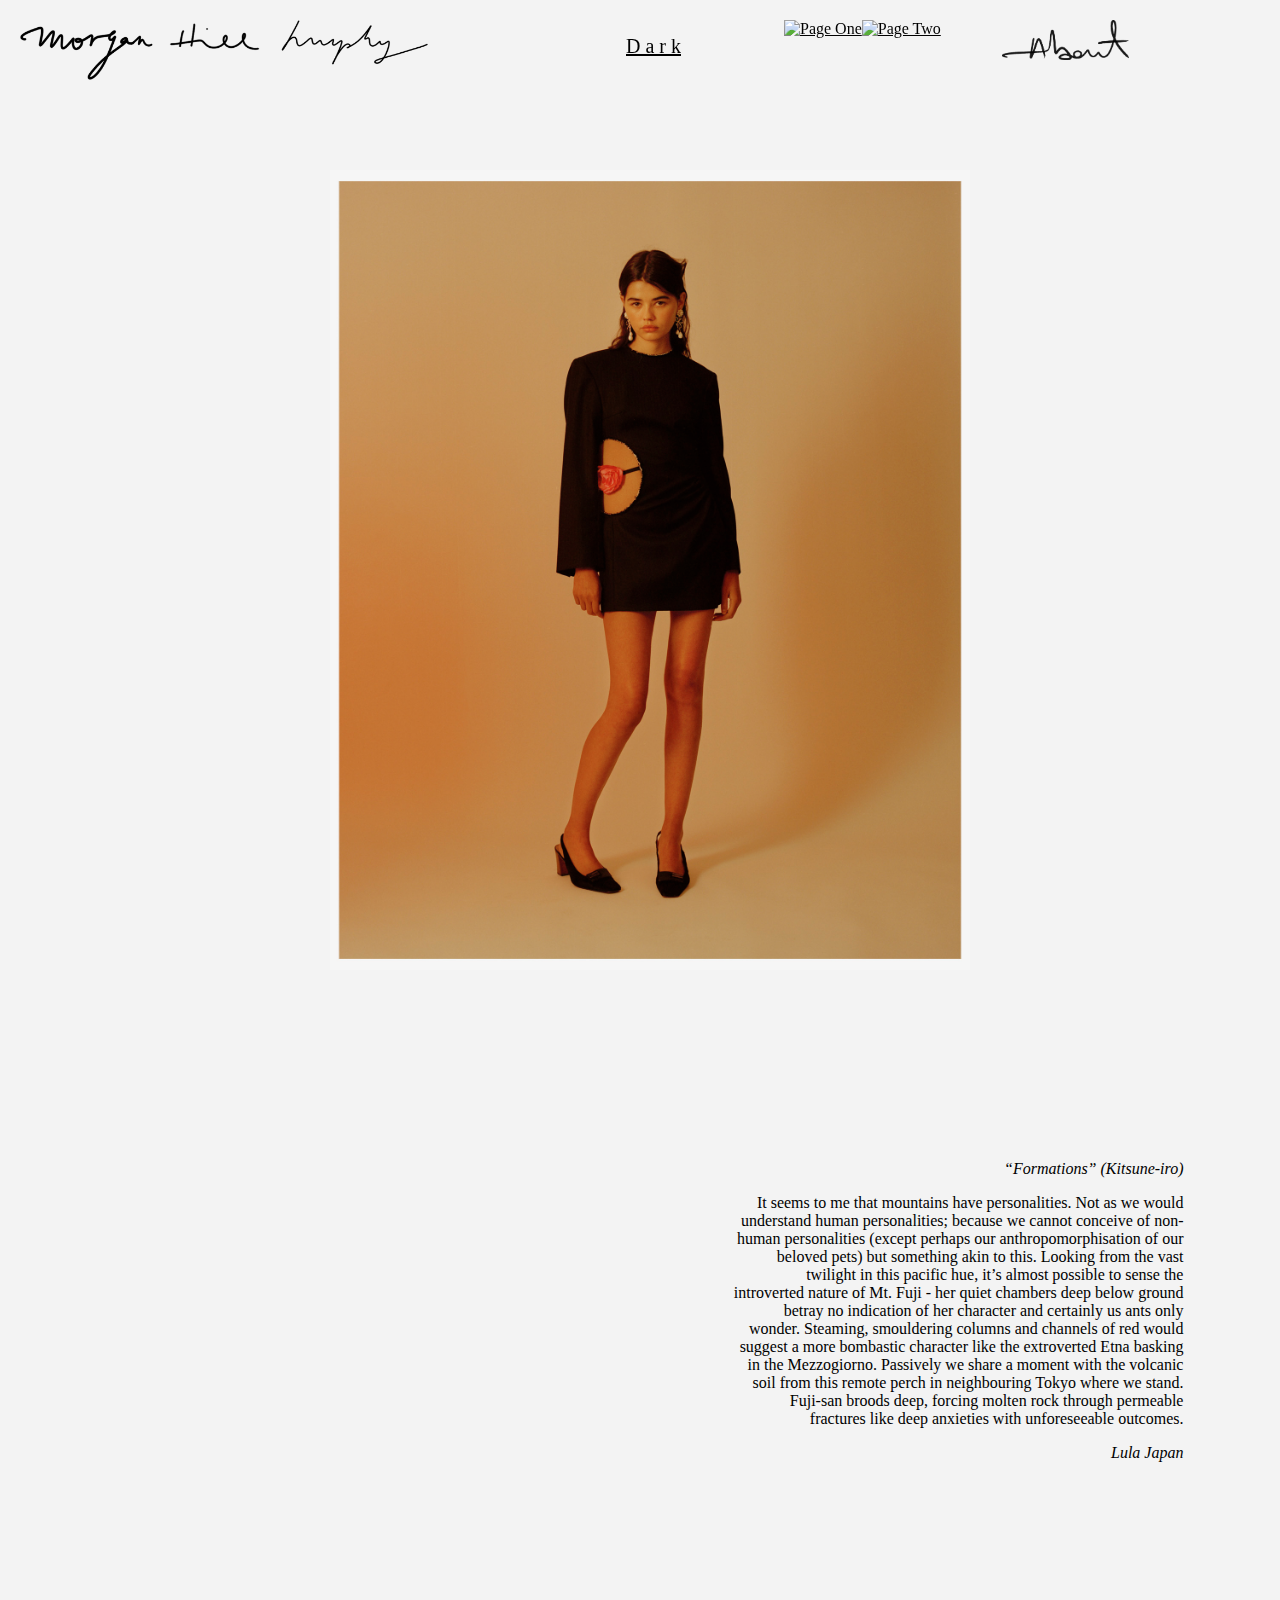
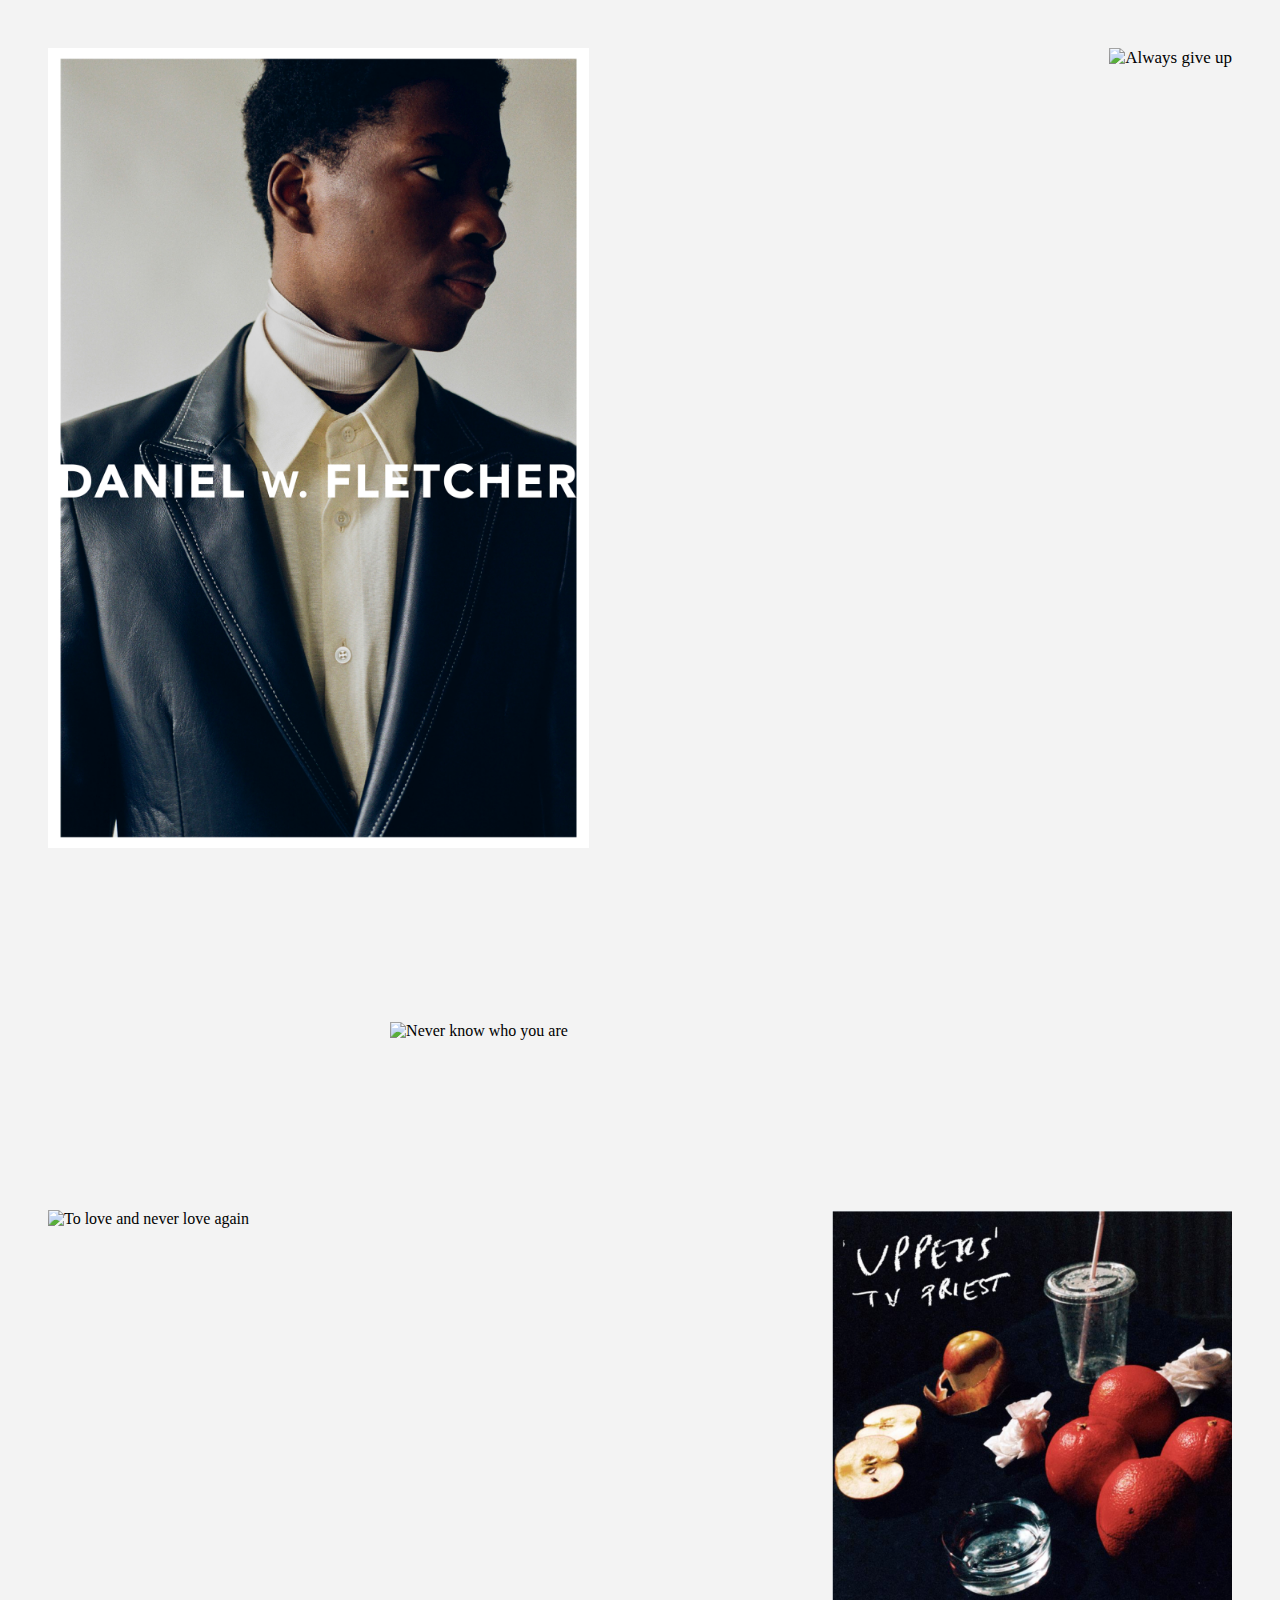
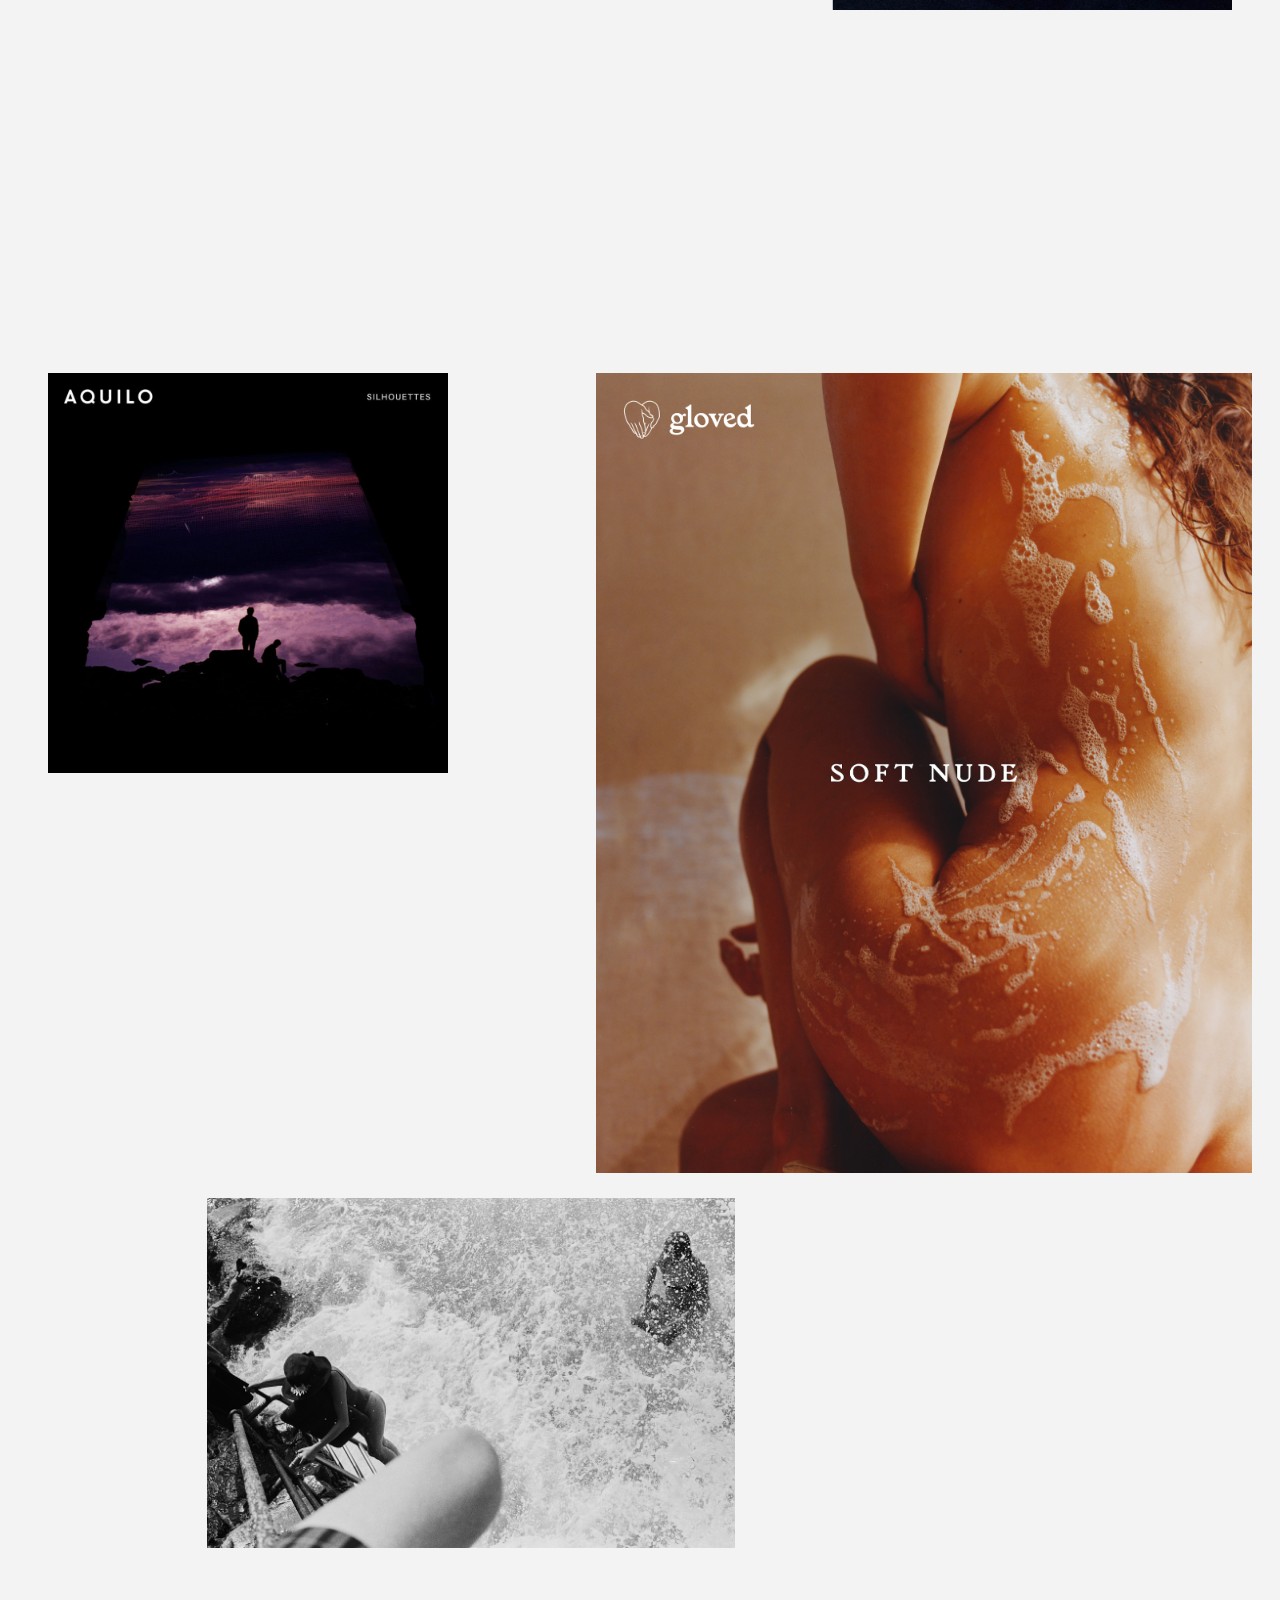
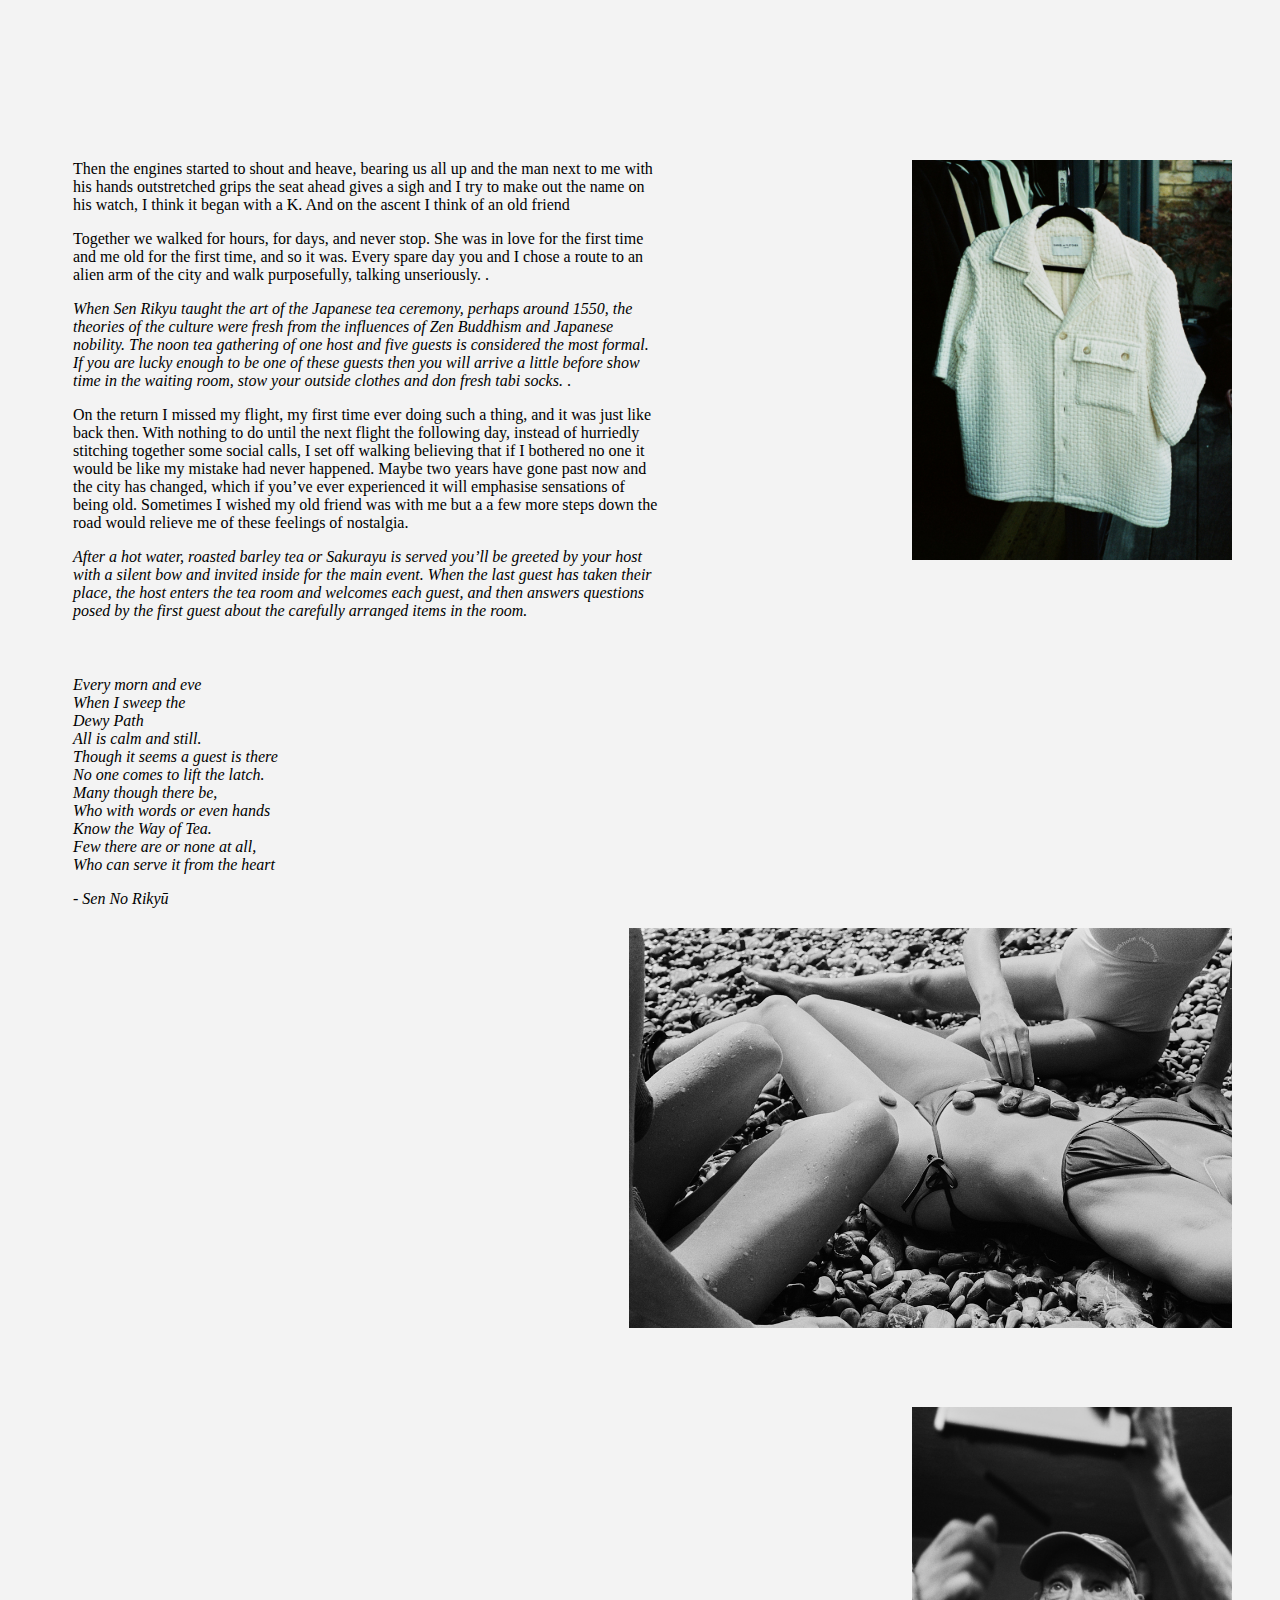
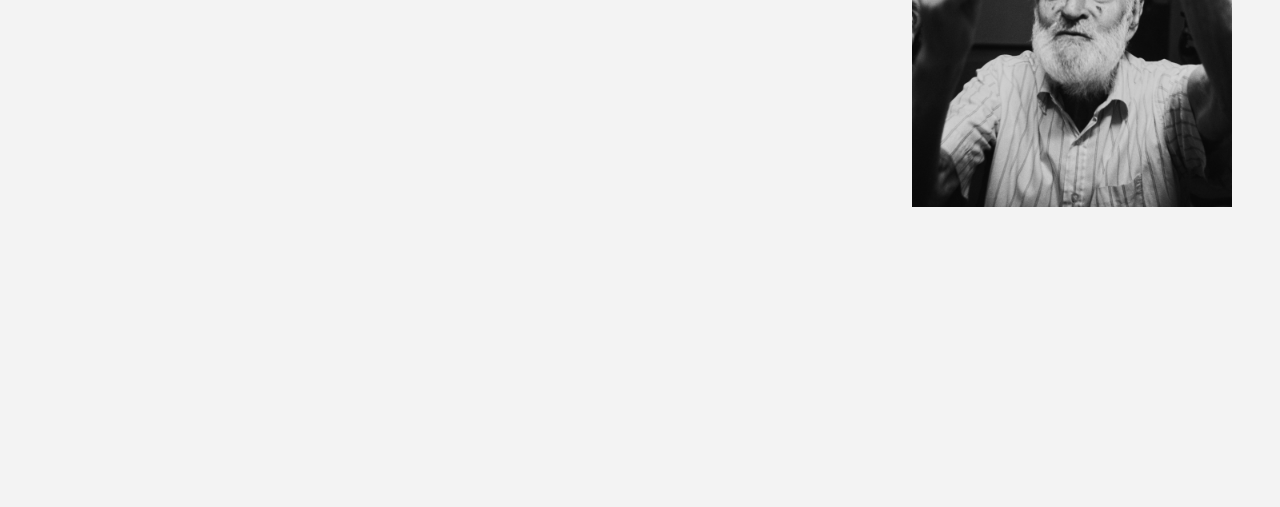
==== commit 91b4d445: "Update index.html" ====
--- a/index.html
+++ b/index.html
@@ -8,13 +8,12 @@
     
 </head>
 <body style="
-    background-color: rgb(243, 243, 243);">
+background-color: rgb(243, 243, 243);">
 
 <div class="outer-container">
 <div class="top-bar">
         <div class="logo-box">
             <a href="index.html"><img class="logo-black" src="images/MHM_BLACK.png" alt="MHM_BLACK"></a>
-            
         </div>
     <div class="info-box">
         <div class="spacer-box">
@@ -25,6 +24,10 @@
             D a r k</a>
         </div>
         <div class="contact-box">
+            <a href="index.html"><img class="one-black" src="images/ONE-black.png" alt="Page One"></a>
+            <div class="number-spacer"></div>
+            
+            <a href="page2.html"><img class="two-black" src="images/TWO-black.png" alt="Page Two"></a>
 <!--             <div class="index-box">
             <img class="index-logo" src="images/Index.png" alt="Index"> -->
             </div>
@@ -34,7 +37,7 @@
             </div>
         </div>
 
-    </div>
+    </div>  
 </div>
 </div>
 <div class="home-content">
@@ -339,13 +342,9 @@
             </div>
             <div class="arnaldo-bottom">
                 <img class="sml-home-image" src="images/Arnaldo-23.jpg" alt=""></div>
-
-    </div>
-                    
-</div>
-
-<div class="home-content">
-    
+    </div>              
+</div>
+<div class="home-content">
     <div class="container">
         <div class="
         left-box">
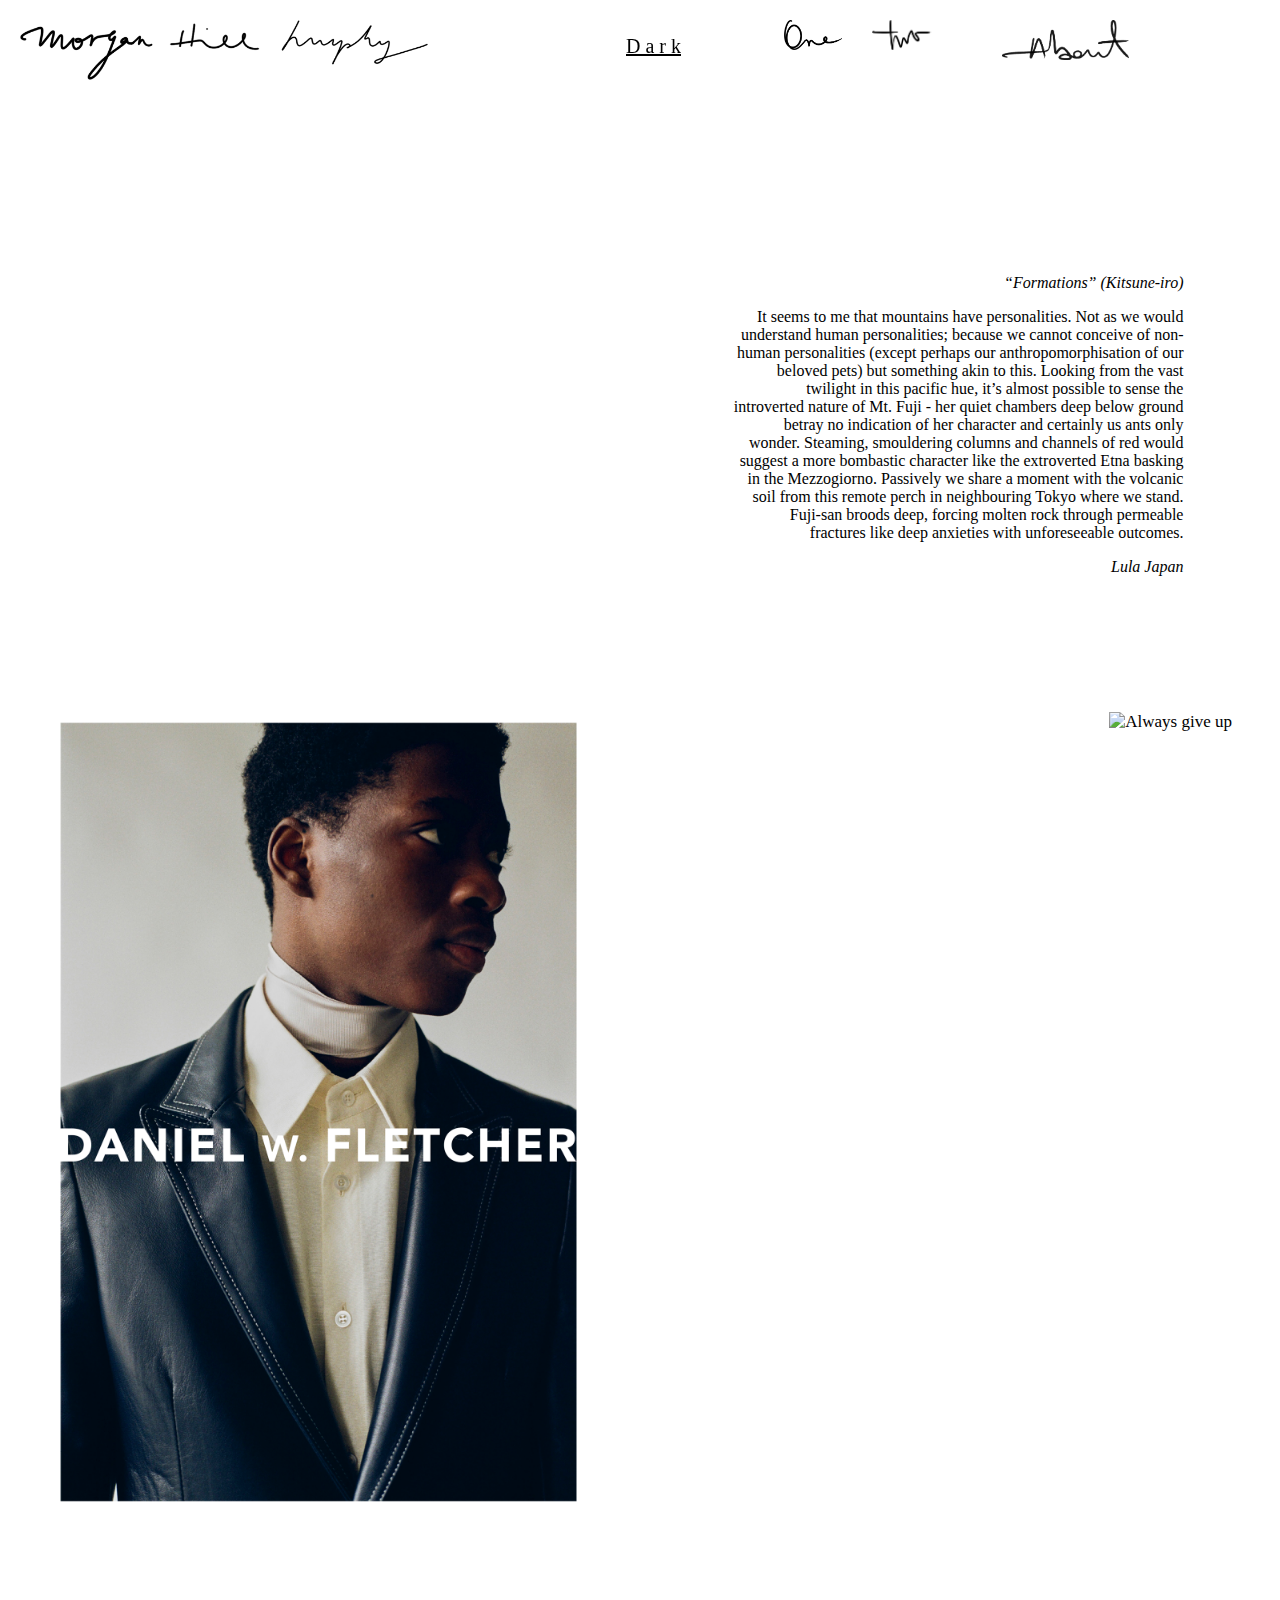
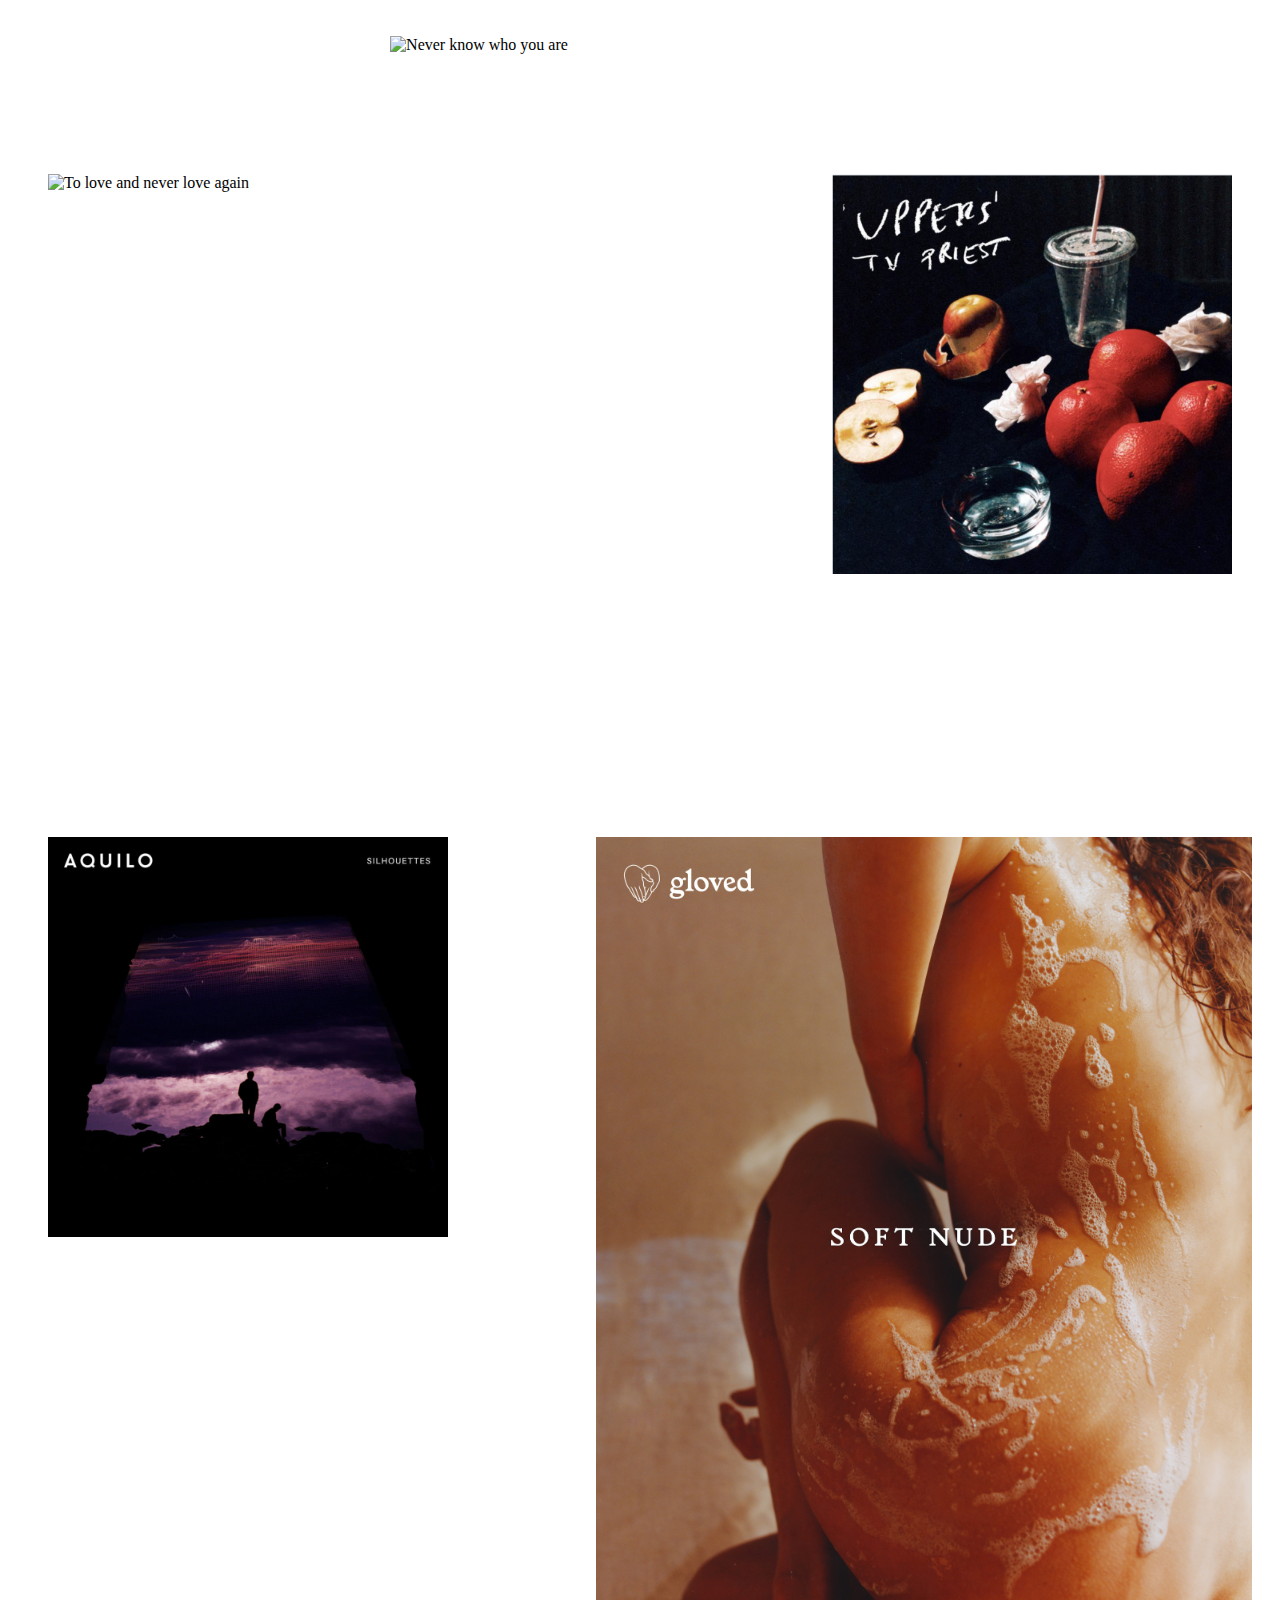
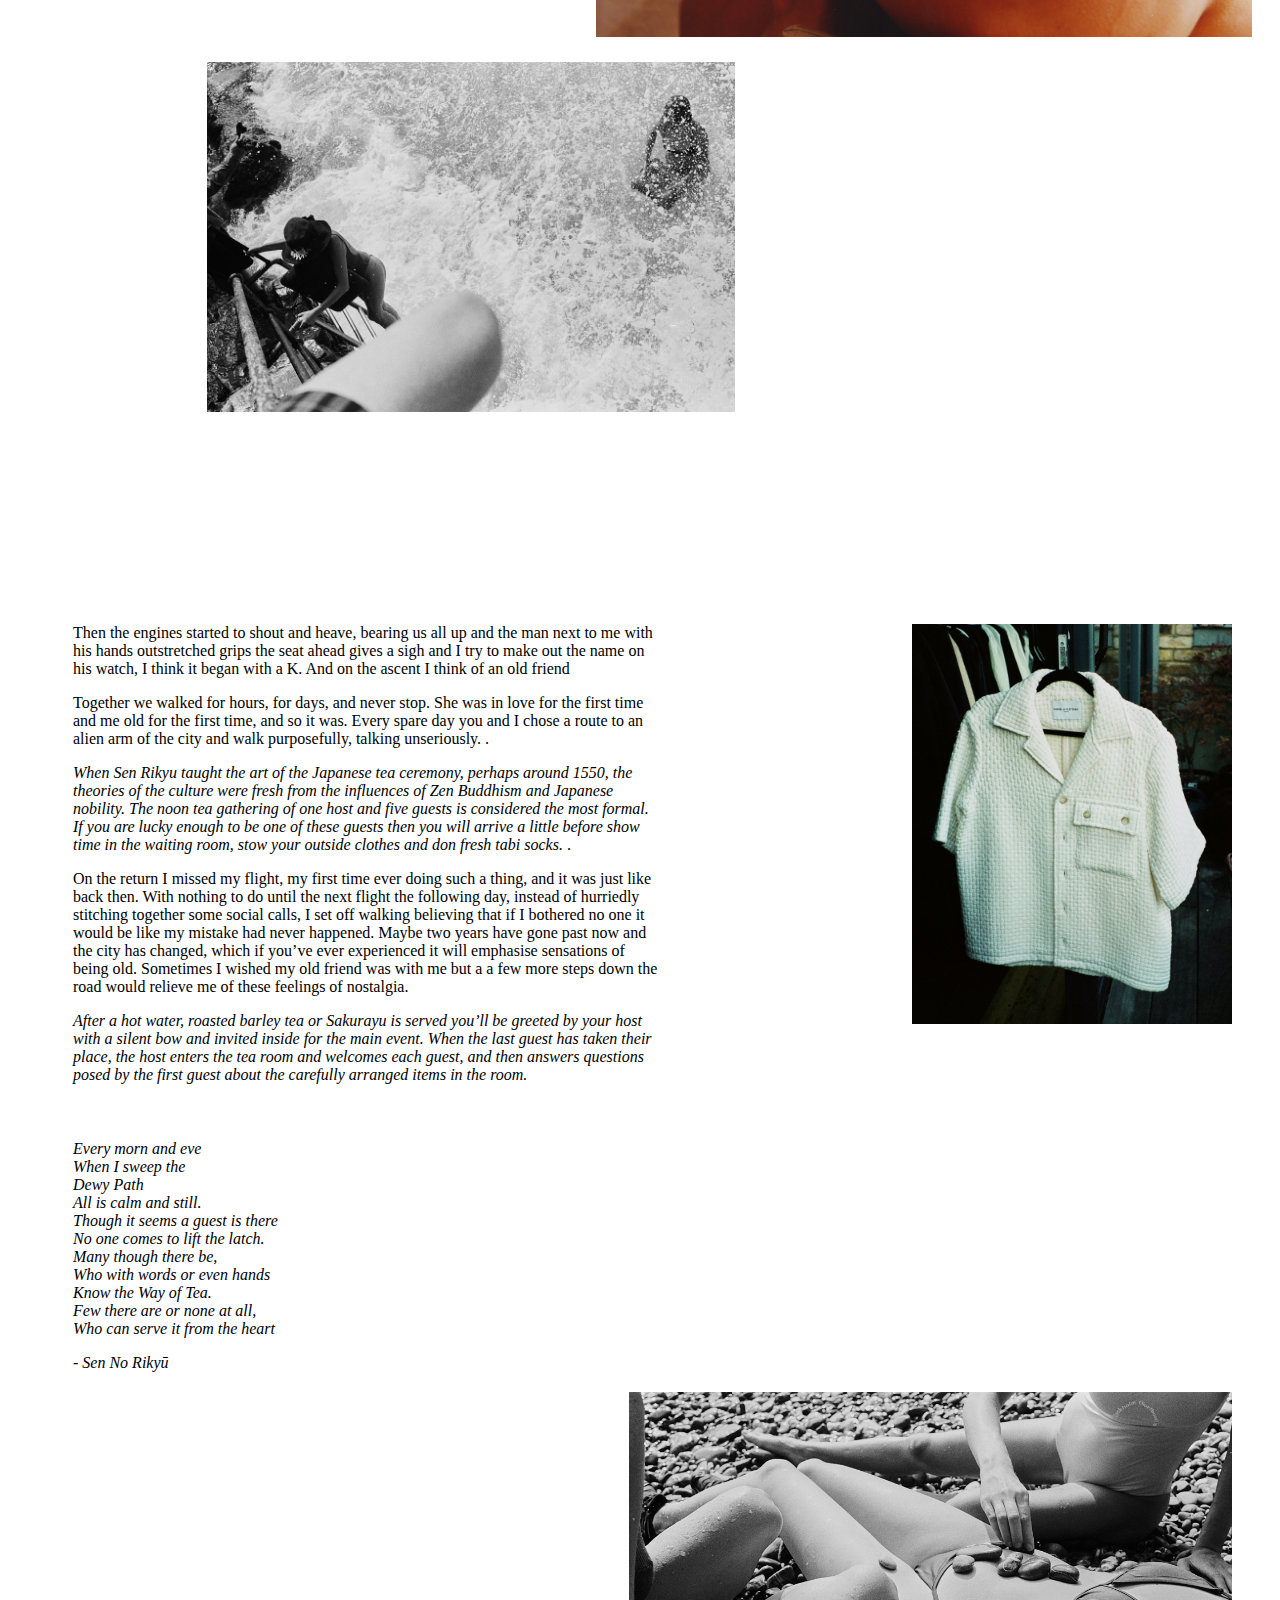
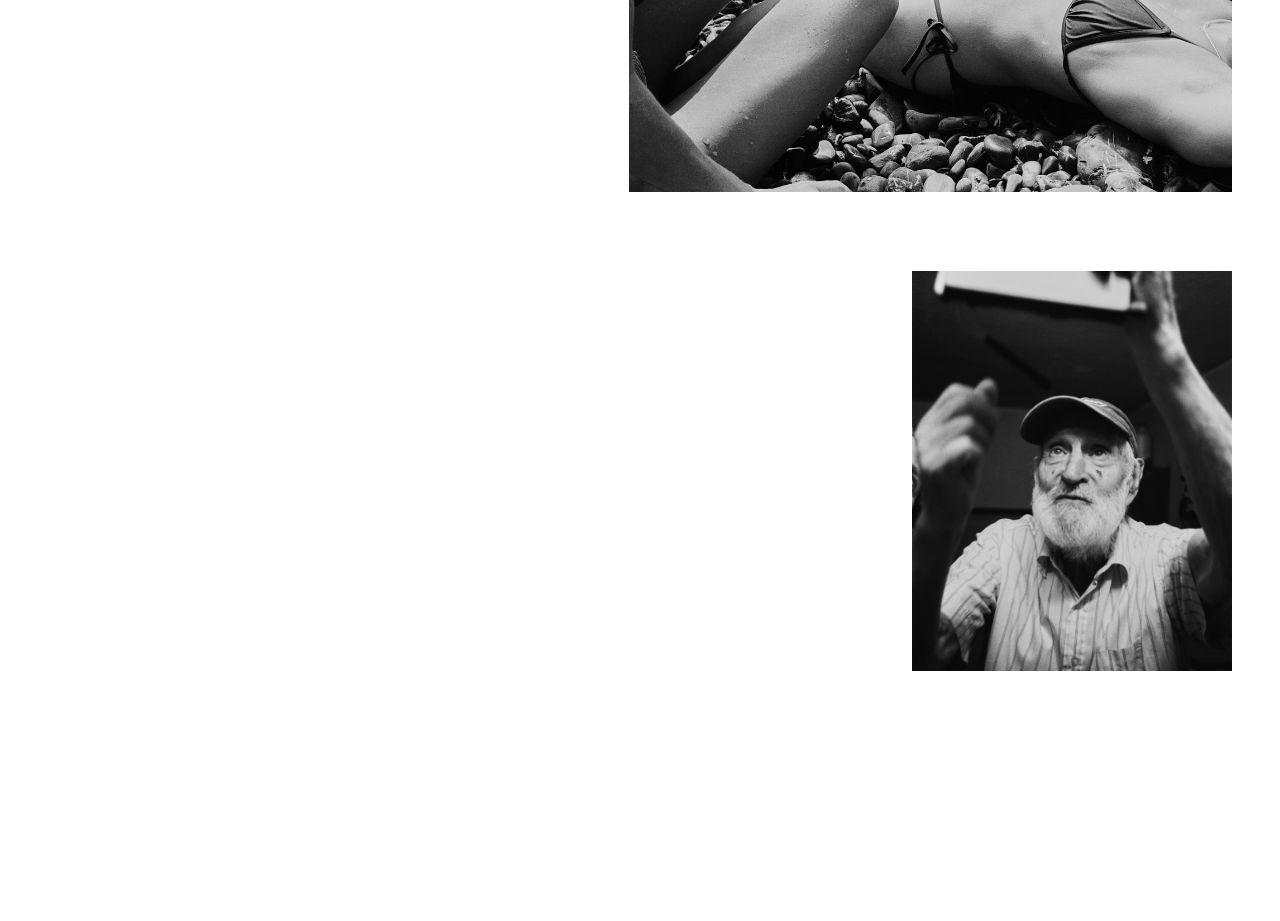
==== commit bc5d4bb9: "Update index.html" ====
--- a/index.html
+++ b/index.html
@@ -8,7 +8,7 @@
     
 </head>
 <body style="
-background-color: rgb(243, 243, 243);">
+background-color: rgb(255, 255, 255);">
 
 <div class="outer-container">
 <div class="top-bar">
@@ -51,7 +51,7 @@
 </div>
     <div class="
     middle-box">
-    <img class="home-image" src="images/2000 x 2000/PAGE 2/24_MHM_Ottilie_2.jpg" alt="">
+    <img class="home-image" src="images/LOGO IMAGES/DWF AW24 7 LOGO dbl.png" alt="">
 </div>
     <div class="
     right-box">
--- a/Homepage.css
+++ b/Homepage.css
@@ -27,13 +27,26 @@
 body {
     padding-left: 40px;
     padding-right: 20px;
-    background-image: url();
     padding-bottom: 100px;
 }
 
 .logo-black {
     height: 60px;
 }
+
+.one-black {
+    height: 30px;
+    
+}
+
+.two-black {
+    height: 30px;
+}
+
+.number-spacer {
+    width: 30px;
+}
+
 .main-img {
     width: 500px;
 }
@@ -143,7 +156,7 @@
 }
 
 .home-content {
-    margin-top: 74px;
+    margin-top: 0px;
 }
 
 .home-image {
@@ -203,7 +216,7 @@
         }
 
         .home-content {
-            margin-top: 150px;
+            margin-top: 100px;
         }
 
 .summer-container {
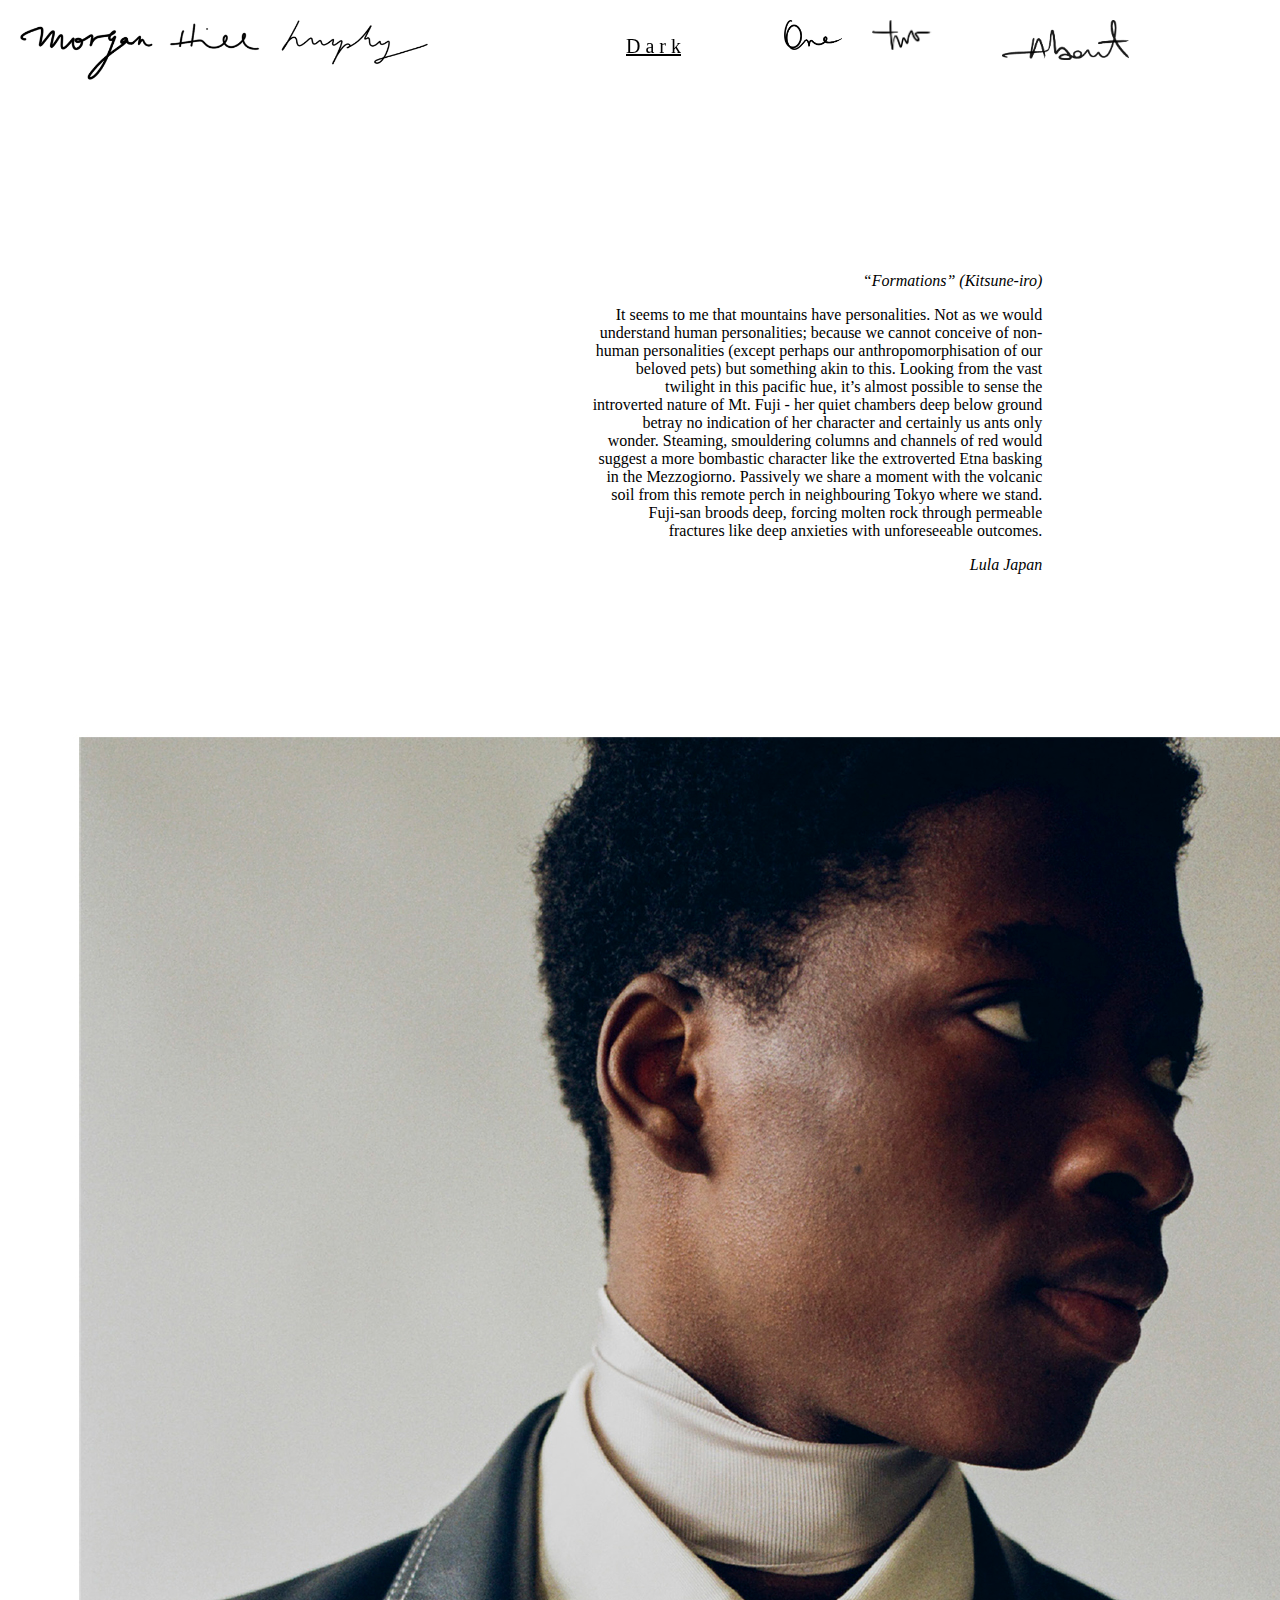
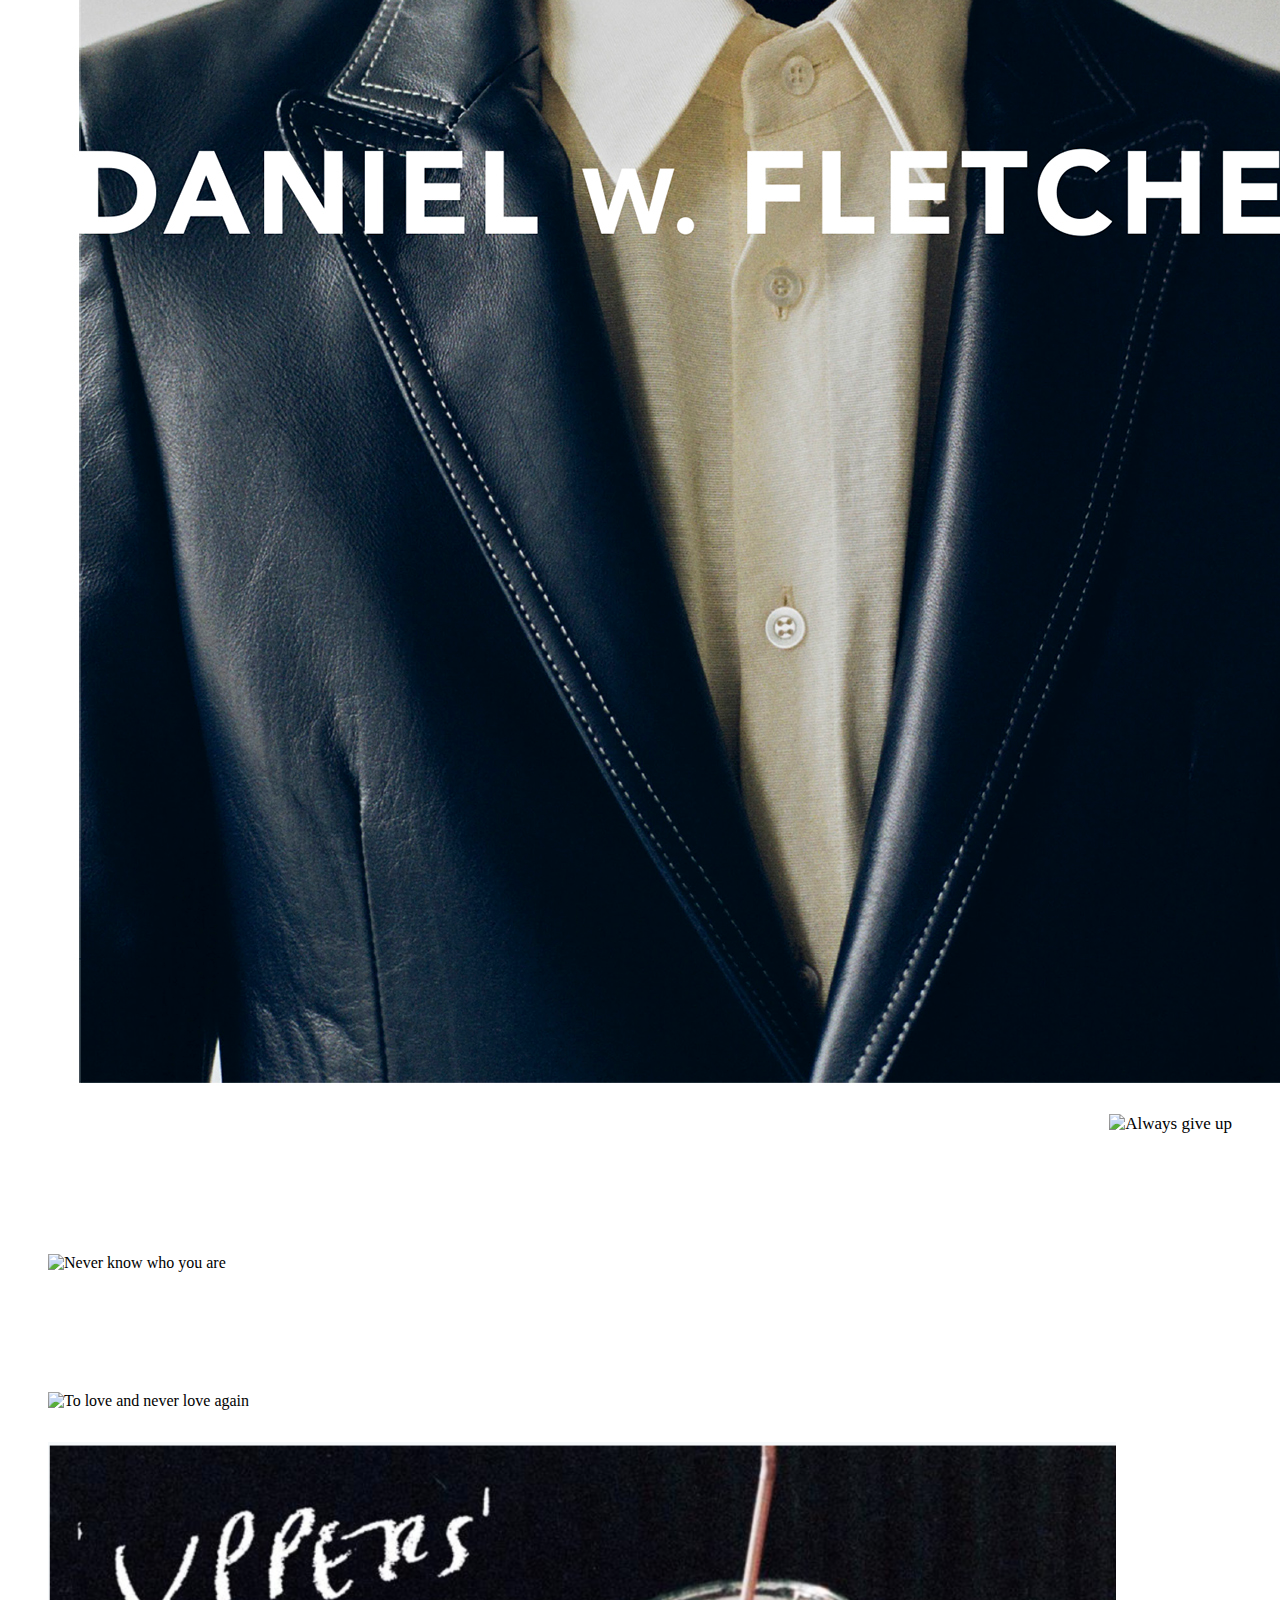
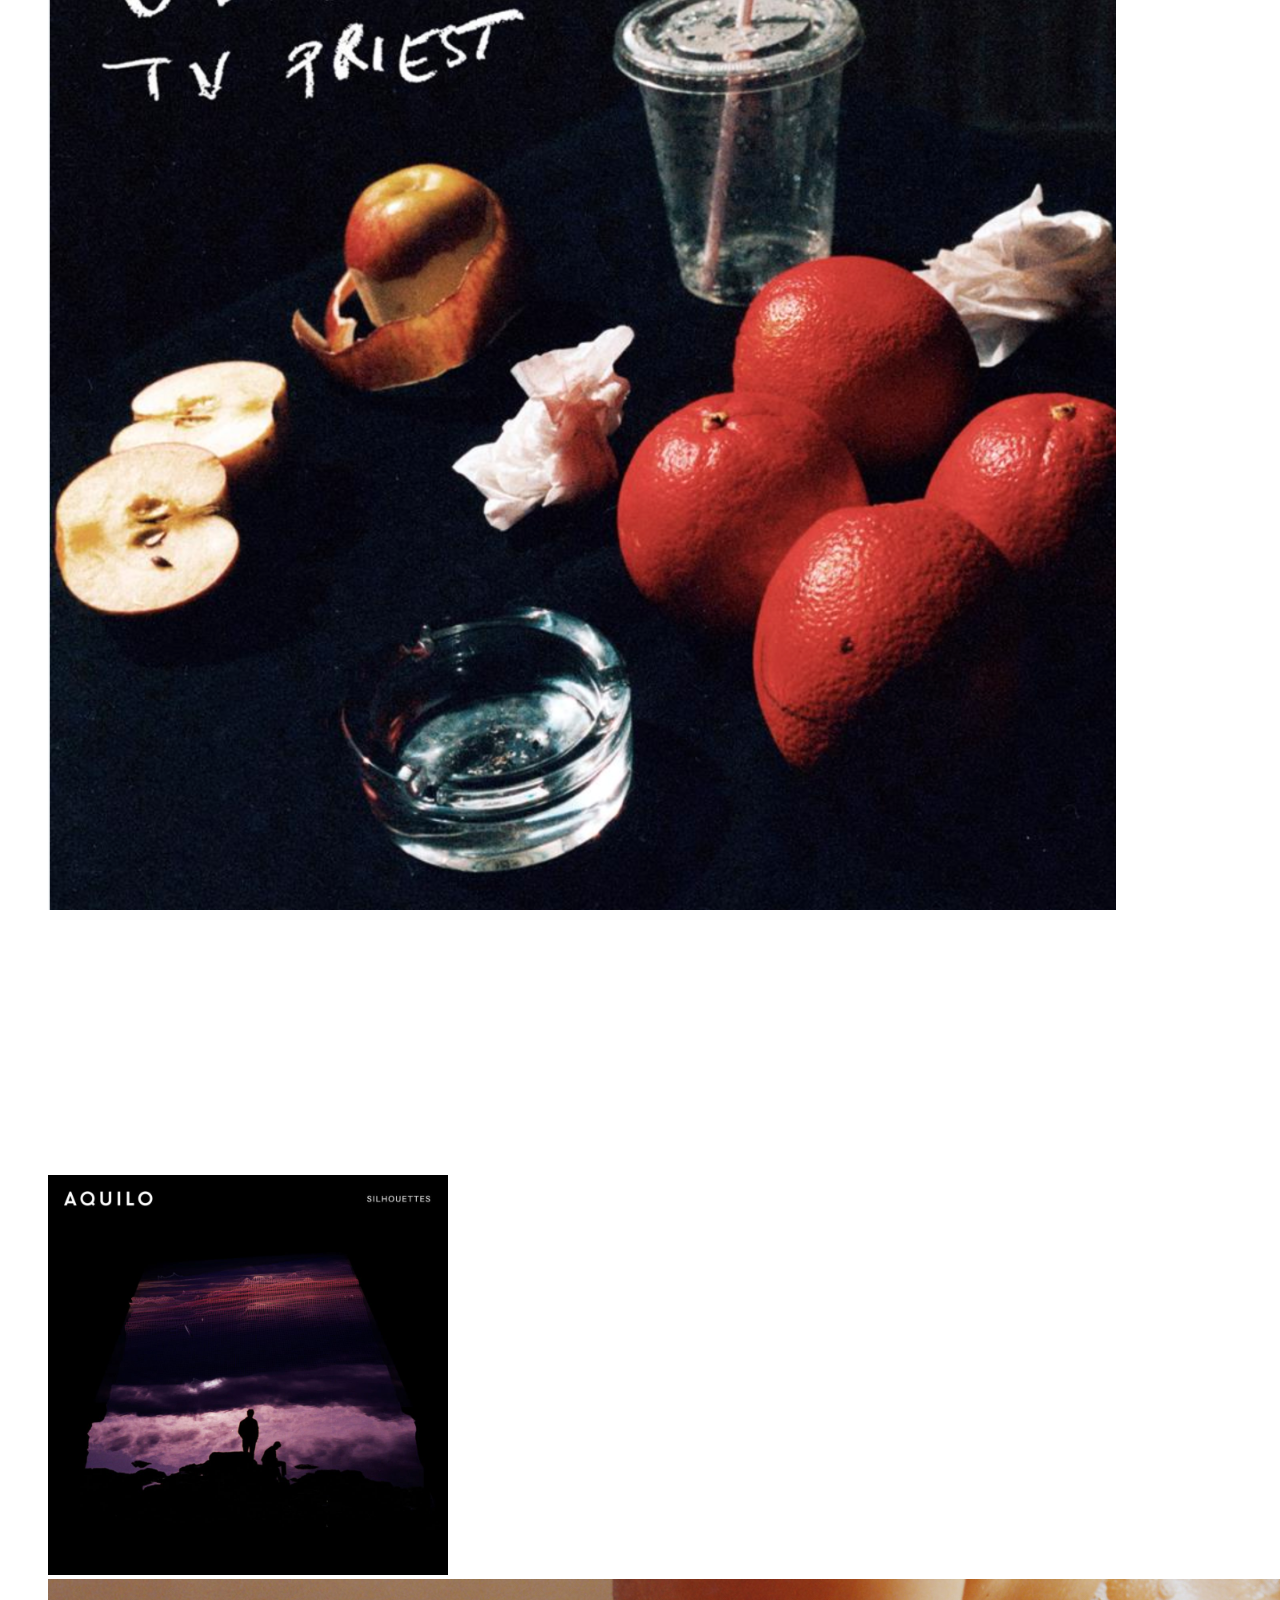
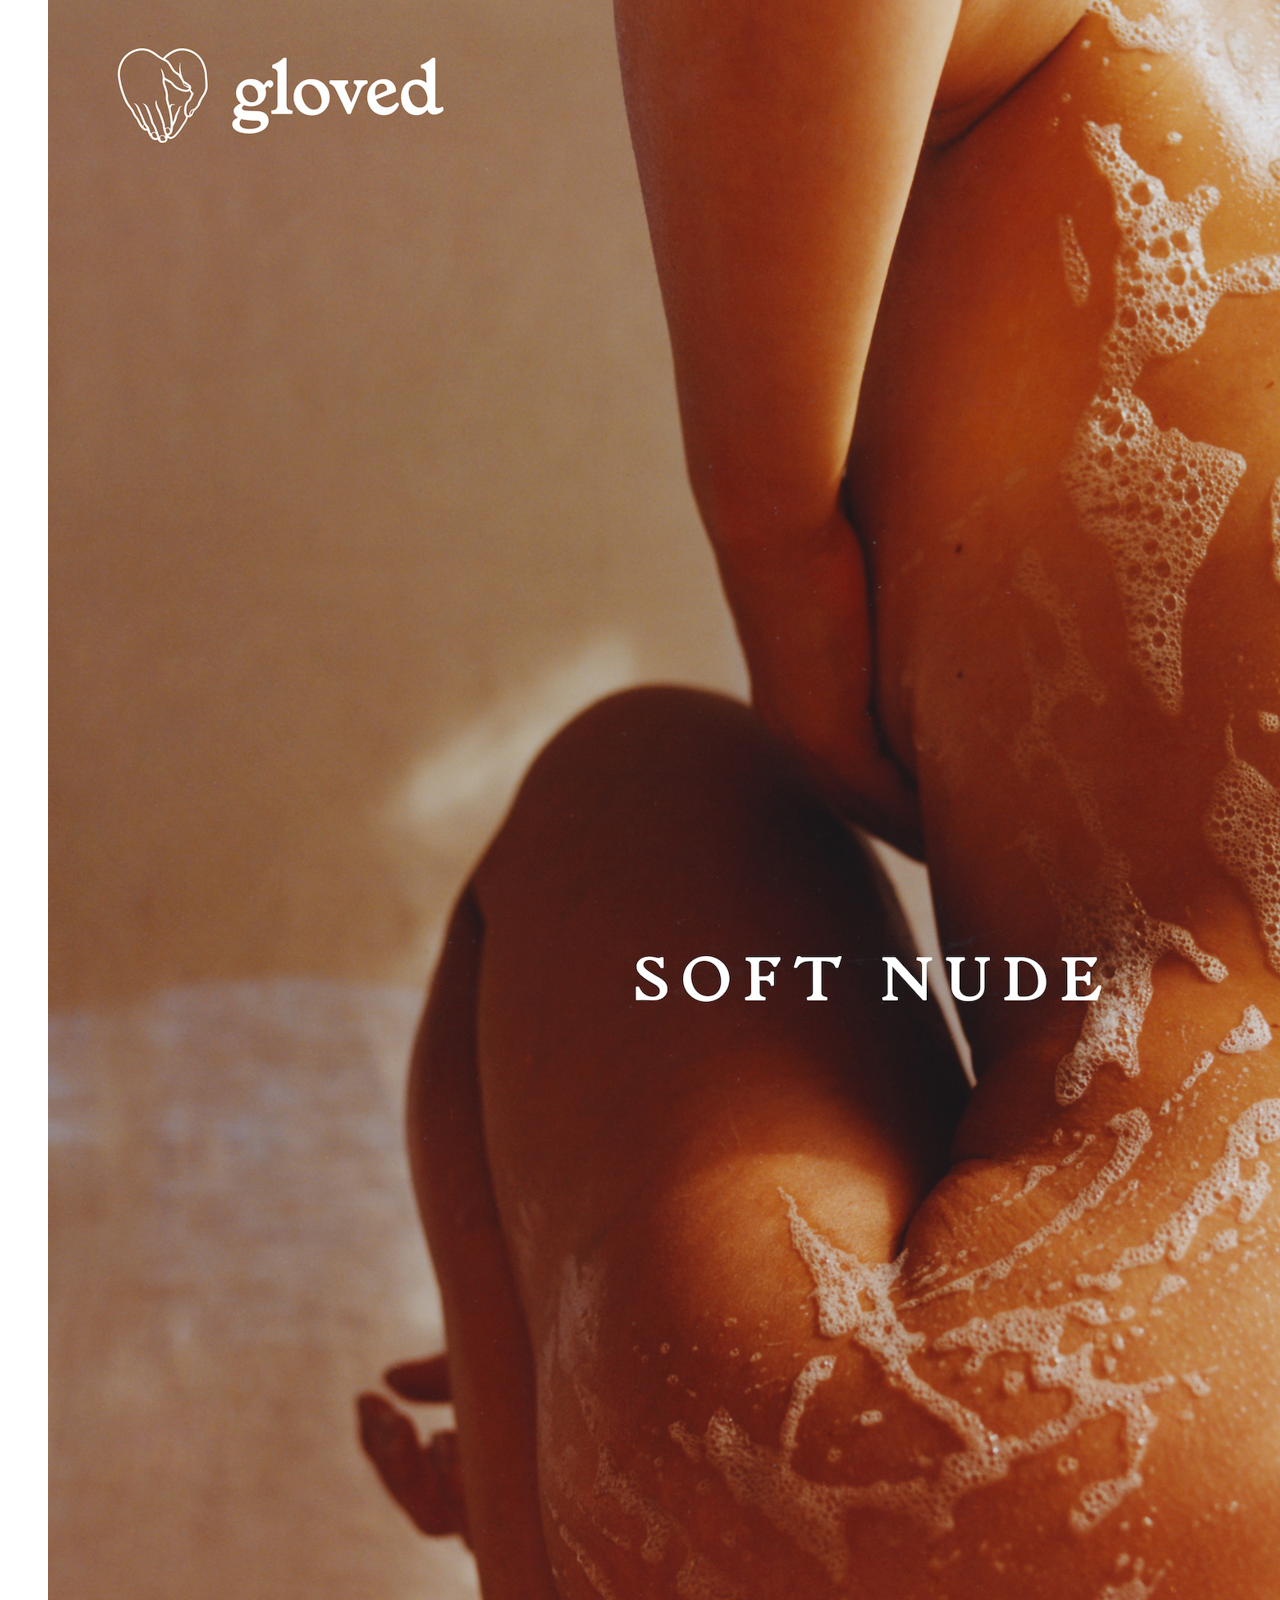
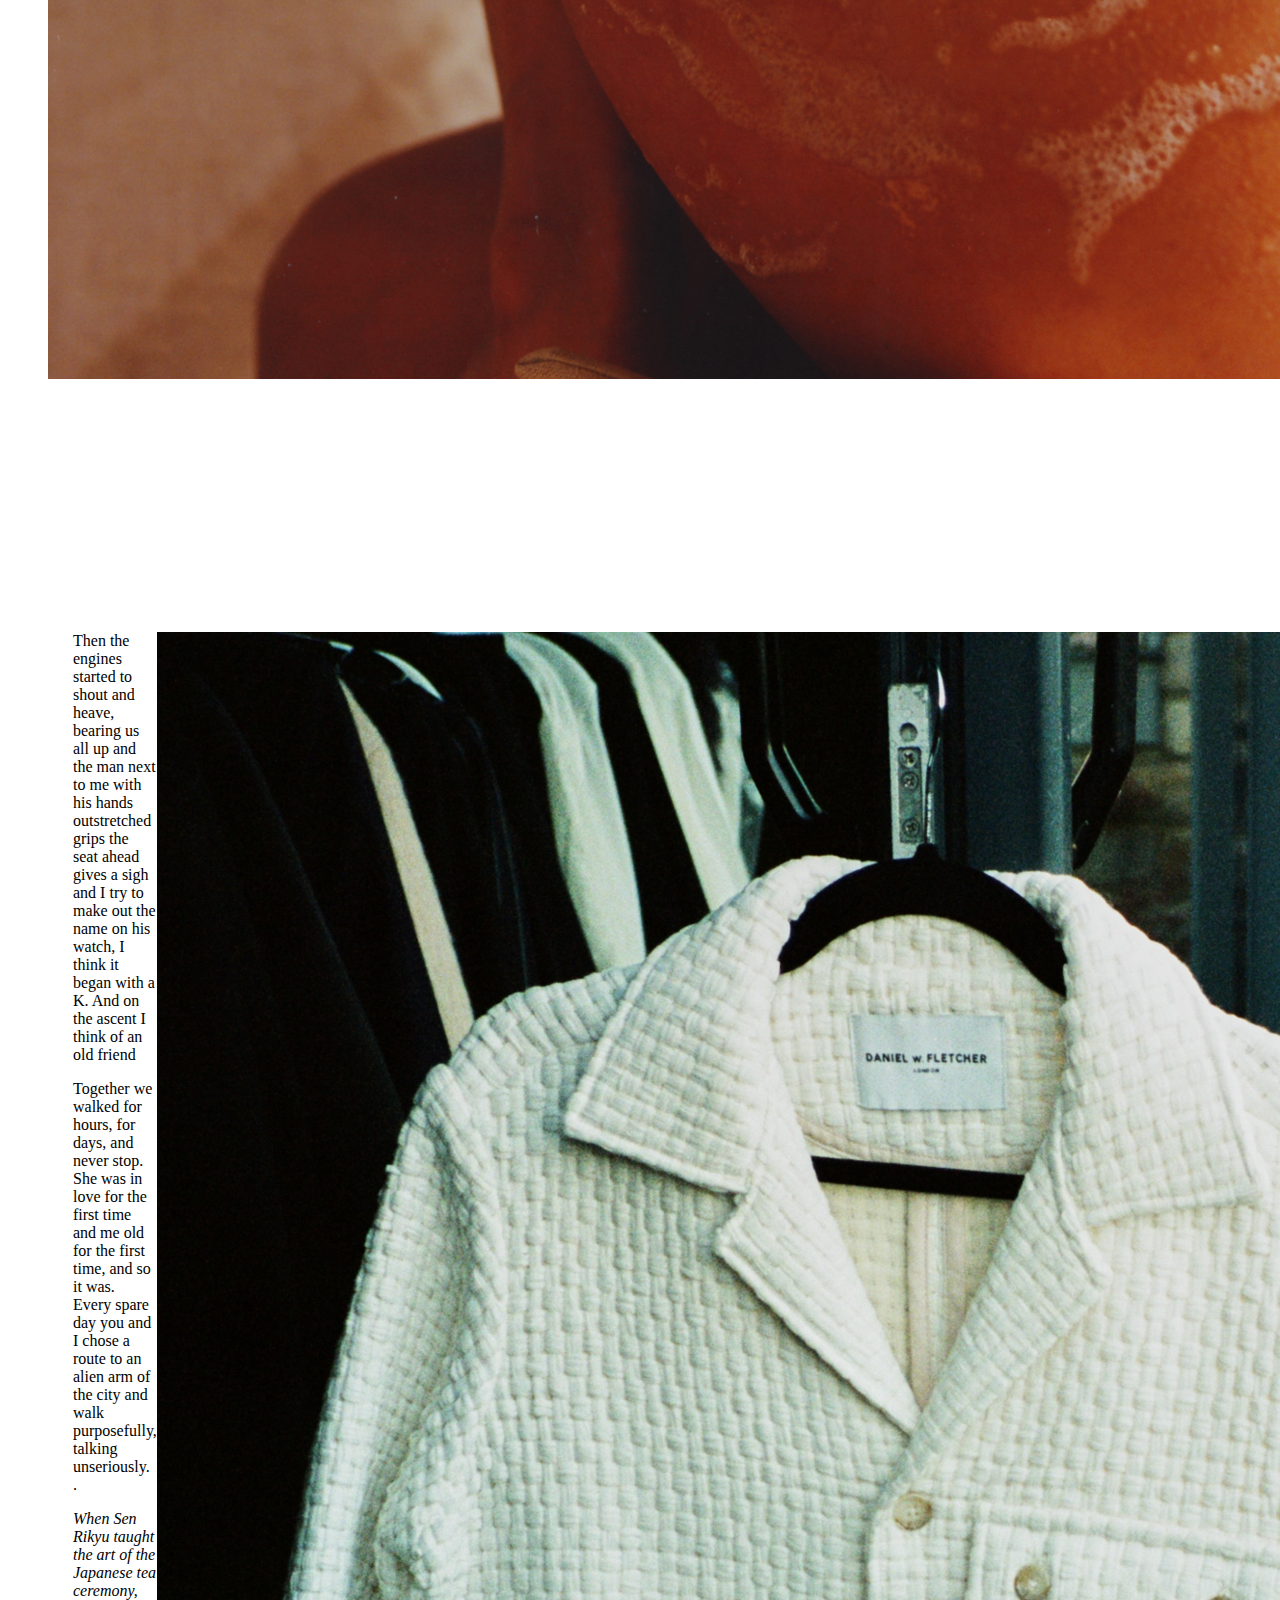
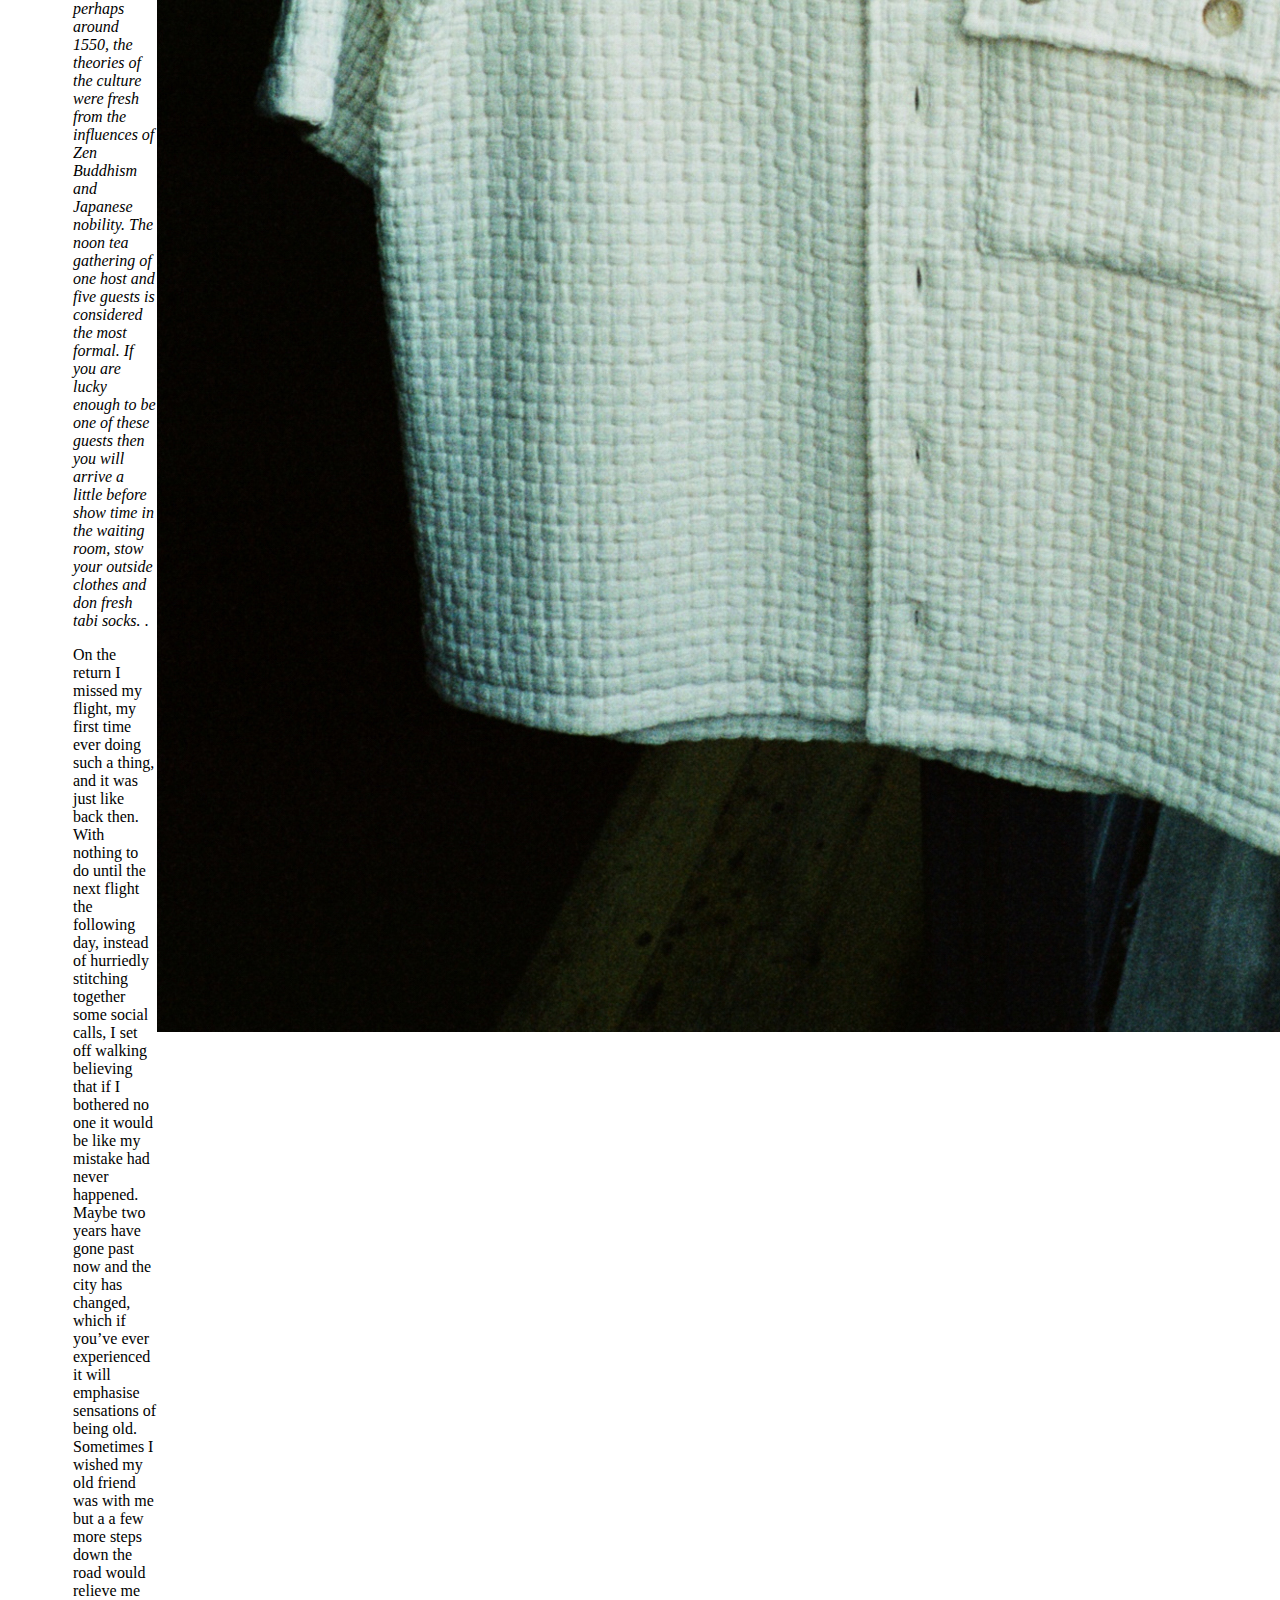
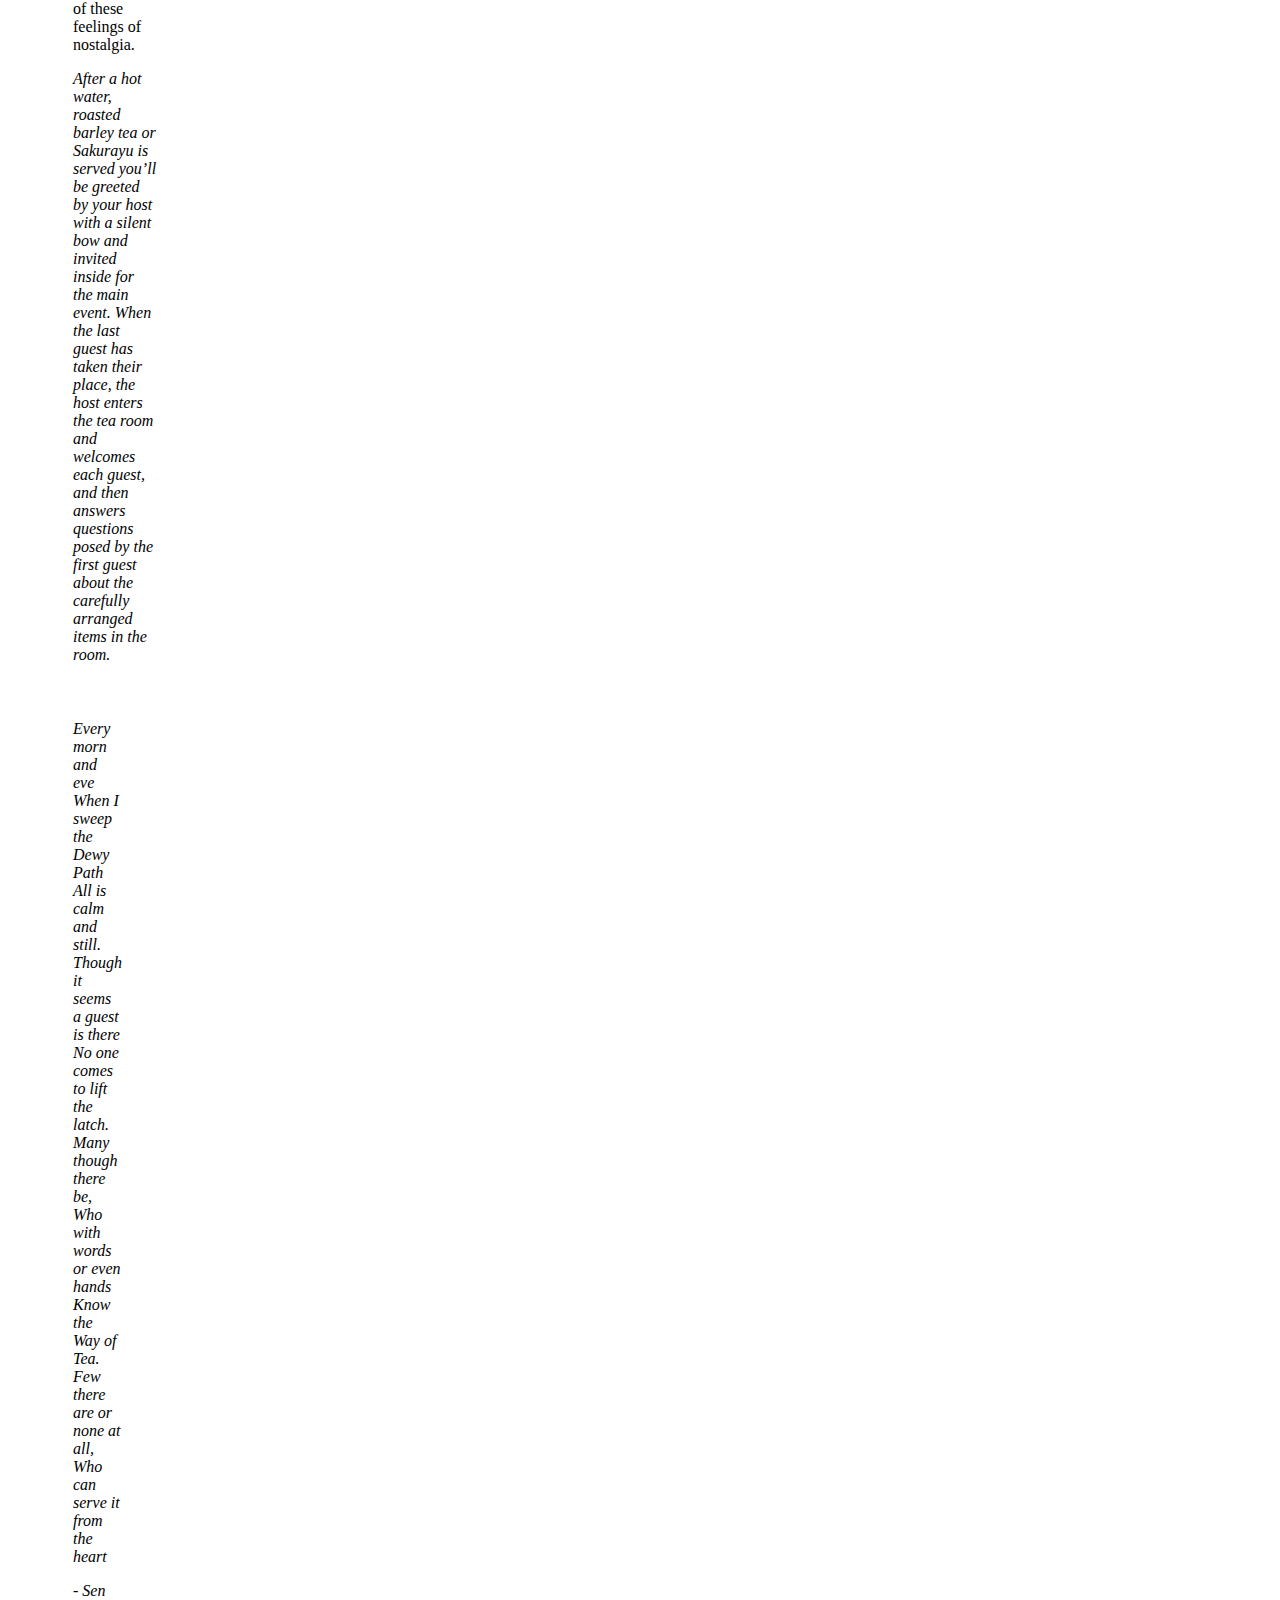
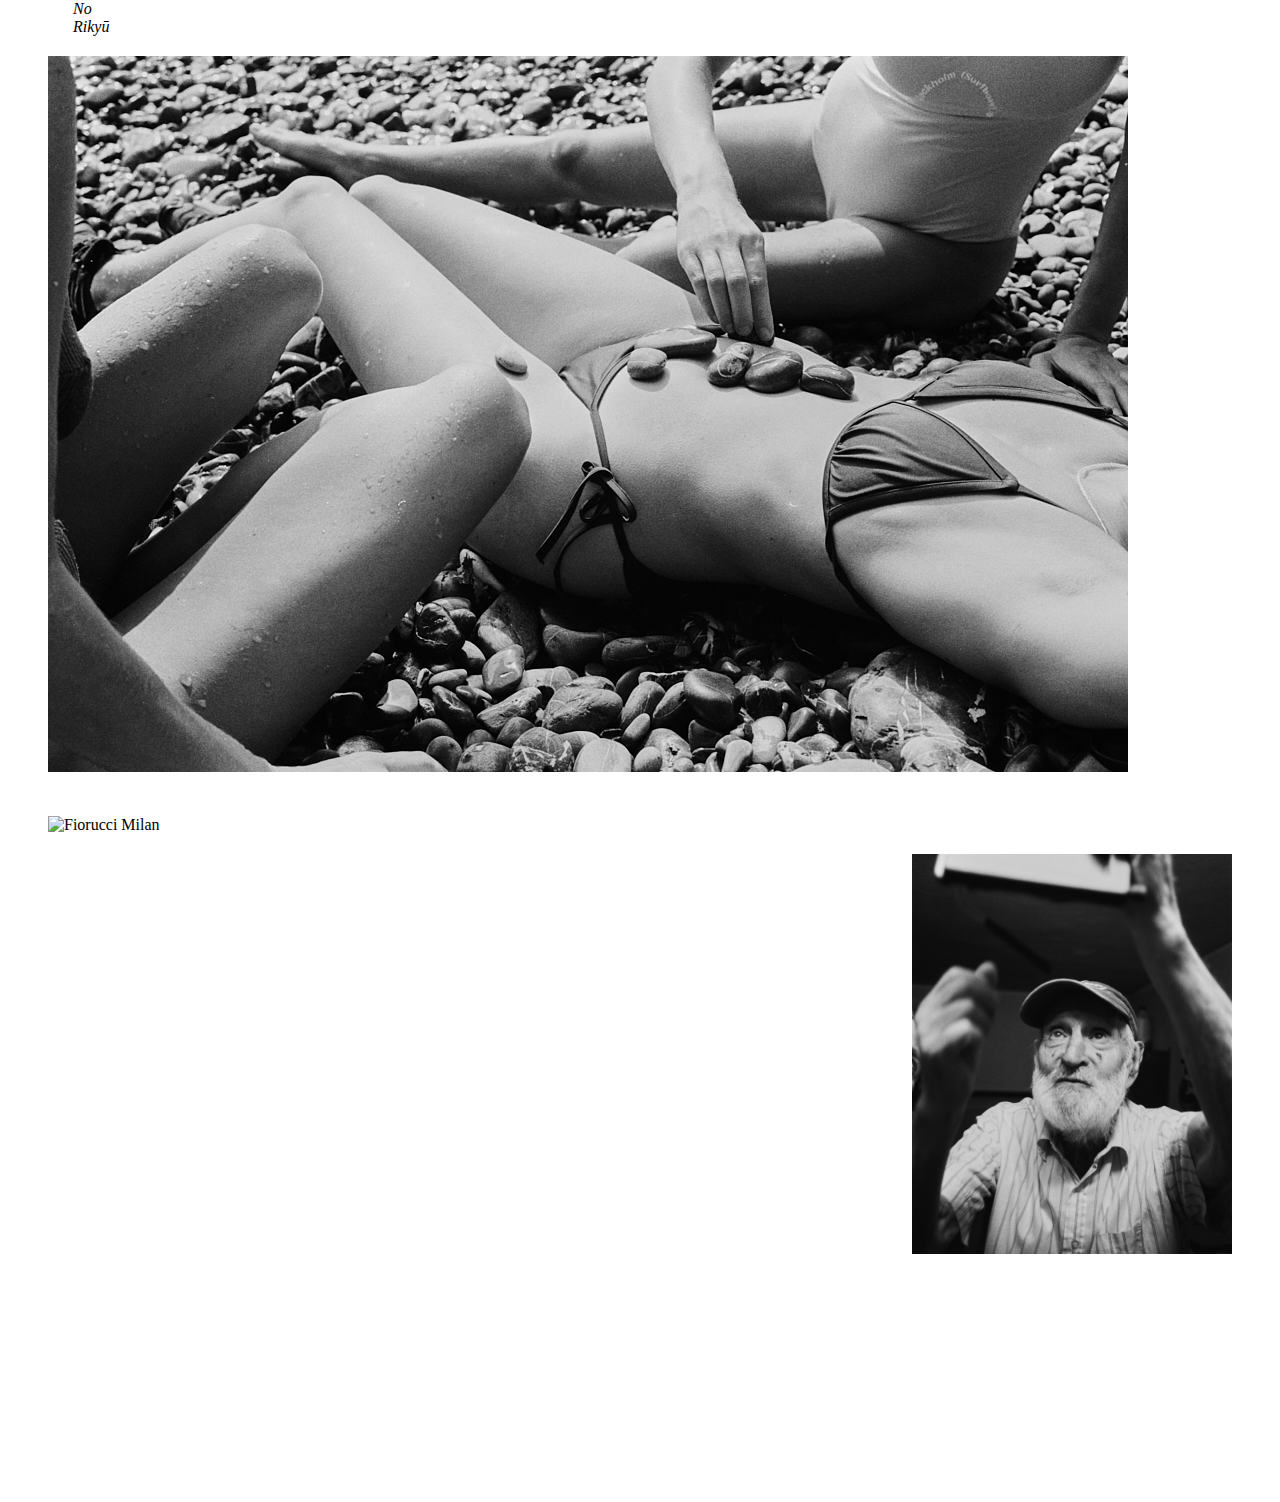
==== commit cf7a4808: "Update index.html" ====
--- a/index.html
+++ b/index.html
@@ -51,7 +51,7 @@
 </div>
     <div class="
     middle-box">
-    <img class="home-image" src="images/LOGO IMAGES/DWF AW24 7 LOGO dbl.png" alt="">
+    <img class="dwf-double" src="images/LOGO IMAGES/DWF AW24 7 LOGO dbl.png" alt="">
 </div>
     <div class="
     right-box">
@@ -103,7 +103,7 @@
     <div class="container">
         <div class="
         left-box">
-            <img class="home-image" src="images/2000 x 2000/PAGE 2/JPEG/AW22 Press Release Card Image.jpg" alt="Never ask questions">  
+            <img class="dwf_press_card" src="images/2000 x 2000/PAGE 2/JPEG/AW22 Press Release Card Image.jpg" alt="Never question">  
                 </div>
                     <div>
  
@@ -128,7 +128,7 @@
             left-box">
         </div>
     <div>
-        <img class="home-image" src="images/230113_DWF_SS23 (12).jpg" alt="Never know who you are">
+        <img class="dwf_landscape_bed" src="images/230113_DWF_SS23 (12).jpg" alt="Never know who you are">
     </div>
         <div>
         </div>
@@ -148,7 +148,7 @@
                         <div class="container">
                             <div class="
                             left-box">
-                            <img class="home-image" src="images/PP (8).jpg" alt="To love and never love again">
+                            <img class="pp-roses" src="images/PP (8).jpg" alt="To love and never love again">
                         </div>
                             <div>
          
@@ -156,12 +156,13 @@
                         <div>
                         </div>
                             <div class="
-                            right-box">
+                            middle-box">
+                                <p></p>
         
                         </div>
                         <div class="
                         right-box">
-                        <img class="sml-home-image" src="images/Screenshot-2020-08-17-at-14.32.59-1068x1068.png" alt="I miss my friends">
+                        <img class="uppers-cover" src="images/Screenshot-2020-08-17-at-14.32.59-1068x1068.png" alt="I miss my friends">
                         </div>
                         
                         </div>
@@ -204,7 +205,7 @@
     </div>
     <div class="
     right-box">
-    <img class="home-image" src="images/Gloved_SoftNude_FILM_10_V1.jpg" alt="To love and never love again"> <!-- IMAGE NEEDED -->
+    <img class="gloved-image-10" src="images/Gloved_SoftNude_FILM_10_V1.jpg" alt="To love and never love again"> 
     </div>
     
     </div>
@@ -213,12 +214,10 @@
         <div class="summer-container">
             <div class="
             summer-left-box">
-              <img class="summer-left-image" src="images/SUMMER 23_09.jpg" alt="">
-            </div>
-
-              <div class="
-                 iel-right-box">
-                 <img class="iel-img" src="images/MHM_IEL_ (2).jpg" alt="">
+            <img class="iel-img" src="images/MHM_IEL_ (2).jpg" alt="">
+            </div>
+
+              <div class>
             </div>
             
             </div>
@@ -229,7 +228,7 @@
                 </div>
                    <div class="
                    middle-box">
-                   <img class="darcey-yellow-image" src="images/MHM_OCT_Darcey (8).jpg" alt="">
+                   <img class="home-image" src="images/MHM_OCT_Darcey (8).jpg" alt="">
                   </div>
                   <div class="
                      right-box">
@@ -240,7 +239,7 @@
 
 <div class="tea-container">
     <div class="
-        left-box"> 
+        tea-left-box"> 
         Then the engines started to shout and heave, bearing us all up and the man next to me with his hands outstretched grips the seat ahead gives a sigh and I try to make out the name on his watch, I think it began with a K.
         And on the ascent I think of an old friend
         <p></p>
@@ -274,16 +273,14 @@
             <br>Who can serve it from the heart
             <p></p>
             - Sen No Rikyū</i></div>
-        <div class="quote-div-right"></div>
+        <div class="quote-div-right">
+                
+            </div>
        </div>
 
     </div>             
-
-
-
-    <div class="
-        right-box">
-        <img class="sml-home-image" src="images/000000010029.jpg" alt="">
+        <div class="right-box">
+                 <img class="dwf-knit-door" src="images/000000010029.jpg" alt="">
     </div>
                     
 </div>
@@ -291,49 +288,44 @@
 <div class="container">
     <div class="
         pei-left-box"> 
-        <p></p>
-        <img class="home-image" src="images/210325_MHM_ECONE (9).jpg" alt="">
+        <img class="summer-stones" src="images/SUMMER 23_102.jpg" alt="">
     </div>
                        
     <div class="
         middle-box">
-
-    </div>
-    <div class="
-        right-box">
-        <img class="sml-home-image" src="images/SUMMER 23_102.jpg" alt="">
+        
+    </div>
+    <div class="
+        right-box">
+        <img class="pei-red" src="images/210325_MHM_ECONE (9).jpg" alt="">
     </div>
                     
 </div>
 
 <div class="container">
+    <div class="left-box">
+        </div>
+                       
+    <div class="
+        middle-box">
+            <img class="fiorucci-milan-bw" src="images/MHM_FIORUCCI_MILAN (17).jpg" alt="Fiorucci Milan">
+        </div>
+    <div class="
+        right-box">
+
+    </div>
+                    
+</div>
+
+<div class="container">
     <div class="
         left-box"> 
-
+        <img class="aa-light" src="images/MHM_AA_Film (32).jpg" alt="">
     </div>
                        
     <div class="
-        middle-box">
-        <img class="home-image" src="images/MHM_FIORUCCI_MILAN (17).jpg" alt="">
-    </div>
-    <div class="
-        right-box">
-
-    </div>
-                    
-</div>
-
-<p></p>
-
-<div class="container">
-    <div class="
-        left-box"> 
-        <img class="home-image" src="images/MHM_AA_Film (32).jpg" alt="">
-    </div>
-                       
-    <div class="
         arnaldo-middle-box">
-        <img class="sml-home-image" src="images/000000030003.jpg" alt="">
+        <img class="towel-window" src="images/000000030003.jpg" alt="">
     </div>
     <div class="
         arnaldo-container">
@@ -351,7 +343,7 @@
         </p> 
         </div>
     <div class="middle-box">
-    <img class="fiorucci-bottom-image" src="images/MHM_FIORUCCI_MILAN (01).jpg" alt="">
+    <img class="fiorucci-triple" src="images/MHM_FIORUCCI_MILAN (01).jpg" alt="">
 </div>
     <div class="
     right-box">
--- a/Homepage.css
+++ b/Homepage.css
@@ -110,29 +110,41 @@
 
 .container {
     display: flex;
-    flex-direction: row;
-   justify-content: space-between;
-   padding-top: 20px;
-   left: 0;
-   right: 0;
+    width: 100%;
+    max-width: 2000px;
+    margin: 0 auto;
+    flex-wrap: wrap;
+    flex-direction: row;
+    justify-content: space-between;
+    padding-top: 20px;
+    left: 0;
+    right: 0;
 }
 
 .left-box {
-    flex: 1
+
 }
 
 .pei-left-box {
-    flex: 1;
-padding-right: 20px;
+    flex: 1;   
+    padding-right: 20px;
 }
 
 .middle-box {
-    flex: 1
-
+    display: flex;
+    flex-wrap: wrap;
+    width: 100%;
+    max-width: 2000px;
+}
+
+.middle-box img {
+    flex: 1 1 100%;
+    width: 100%;
+    height: auto;
 }
 
 .right-box {
-    flex: 2;
+    flex: 0.5;
     text-align: right;
     font-size: 17px;
 }
@@ -156,11 +168,14 @@
 }
 
 .home-content {
-    margin-top: 0px;
+    margin-top: 100px;
 }
 
 .home-image {
-    height: 800px;
+    object-fit: contain;
+    max-height: 800px;
+    width: auto;
+    padding: 10px;
 }
 
 .sml-home-image {
@@ -191,33 +206,6 @@
     width: 100%;
     z-index: 1;
 }
-
-.container {
-            display: flex;
-            flex-direction: row;
-           justify-content: space-between;
-           padding-top: 20px;
-           left: 0;
-           right: 0;
-        }
-
-        .left-box {
-            flex: 1;
-
-        }
-
-        .middle-box {
-            flex: 1
-
-        }
-
-        .right-box {
-            flex: 1;
-        }
-
-        .home-content {
-            margin-top: 100px;
-        }
 
 .summer-container {
     display: flex;
